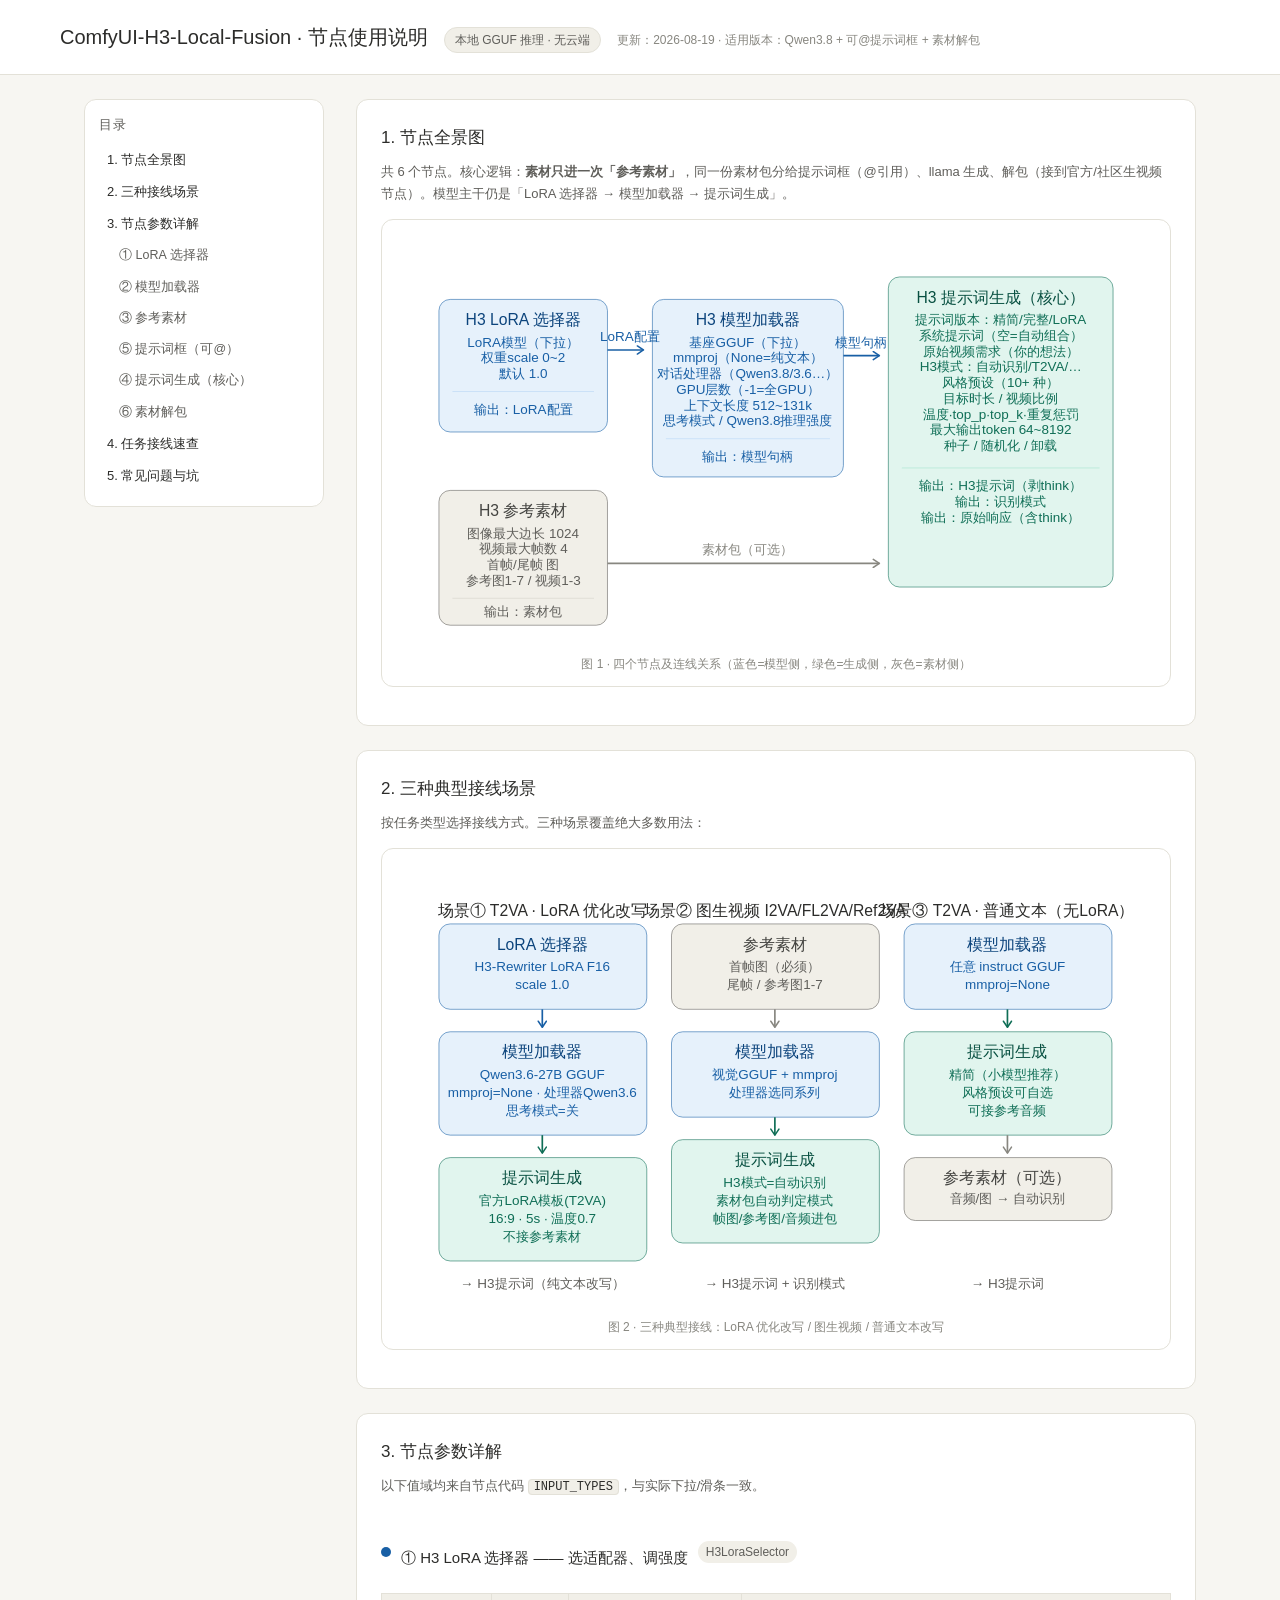
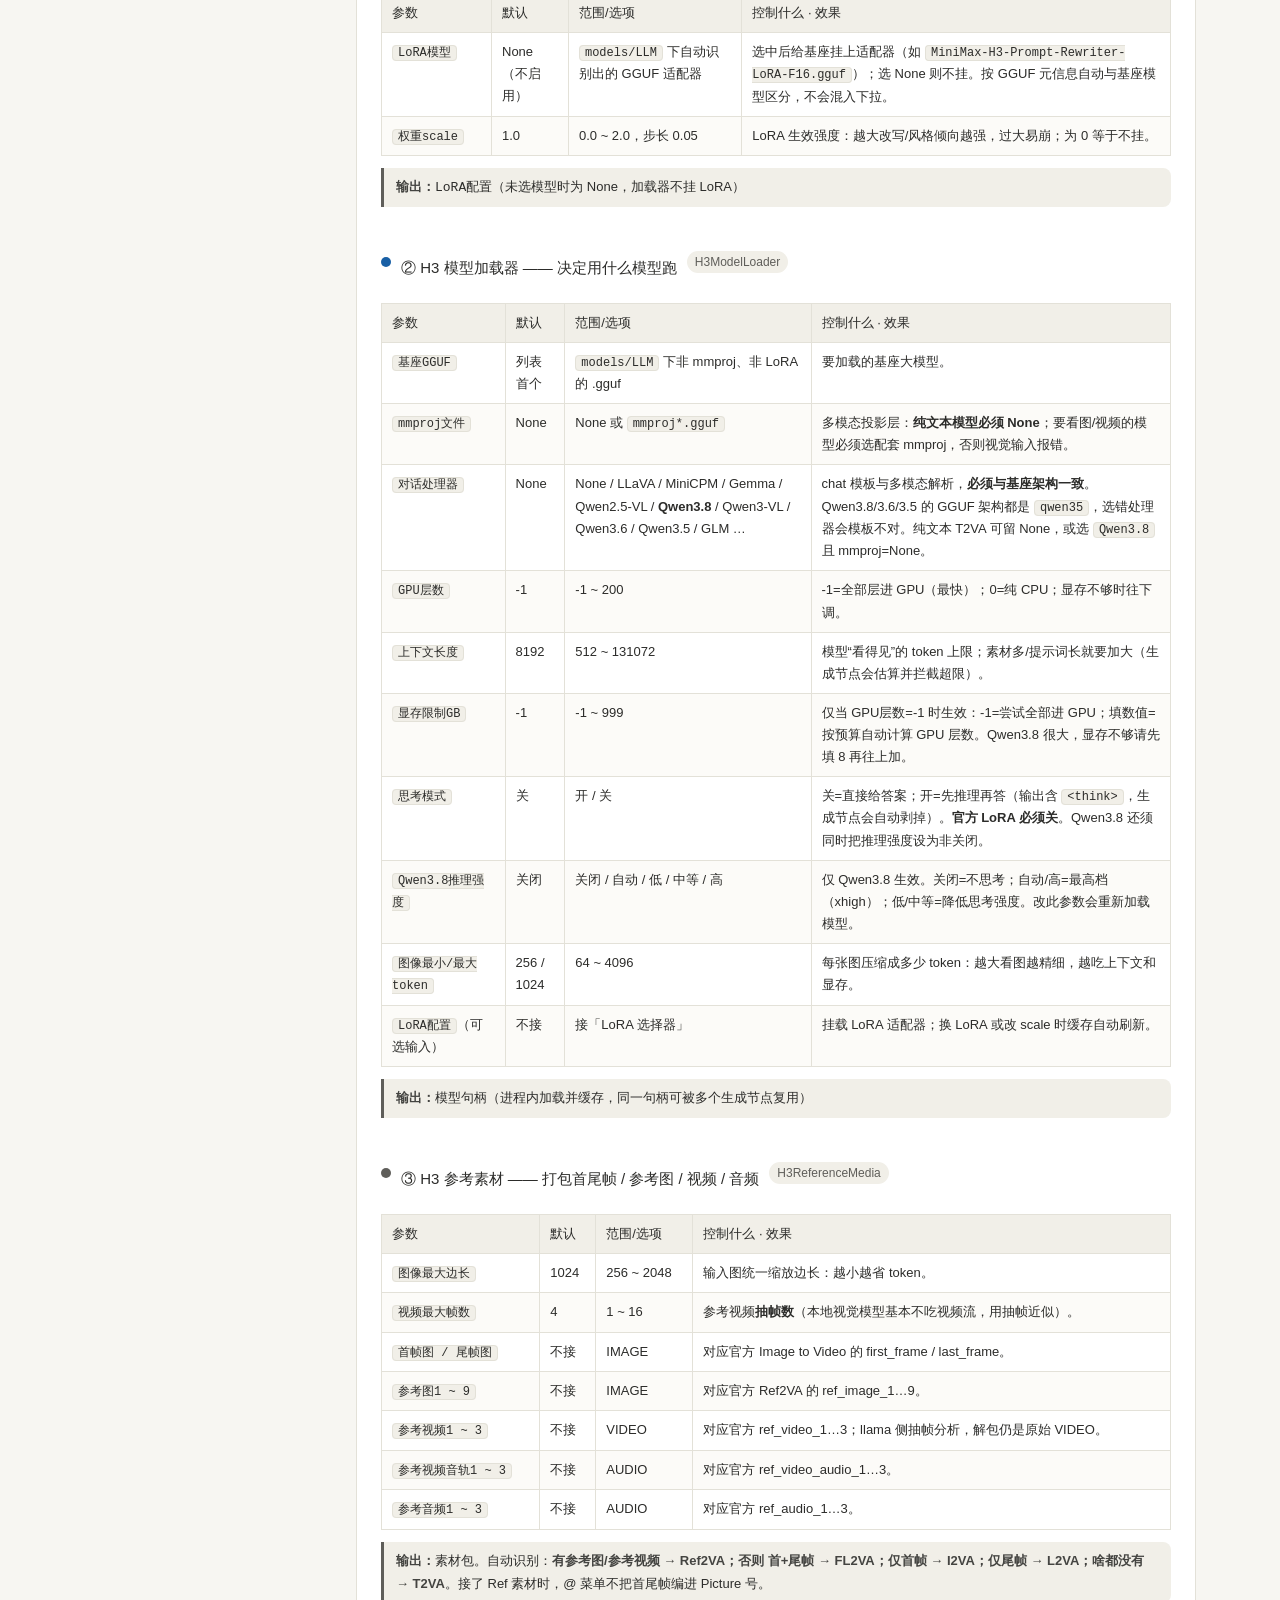
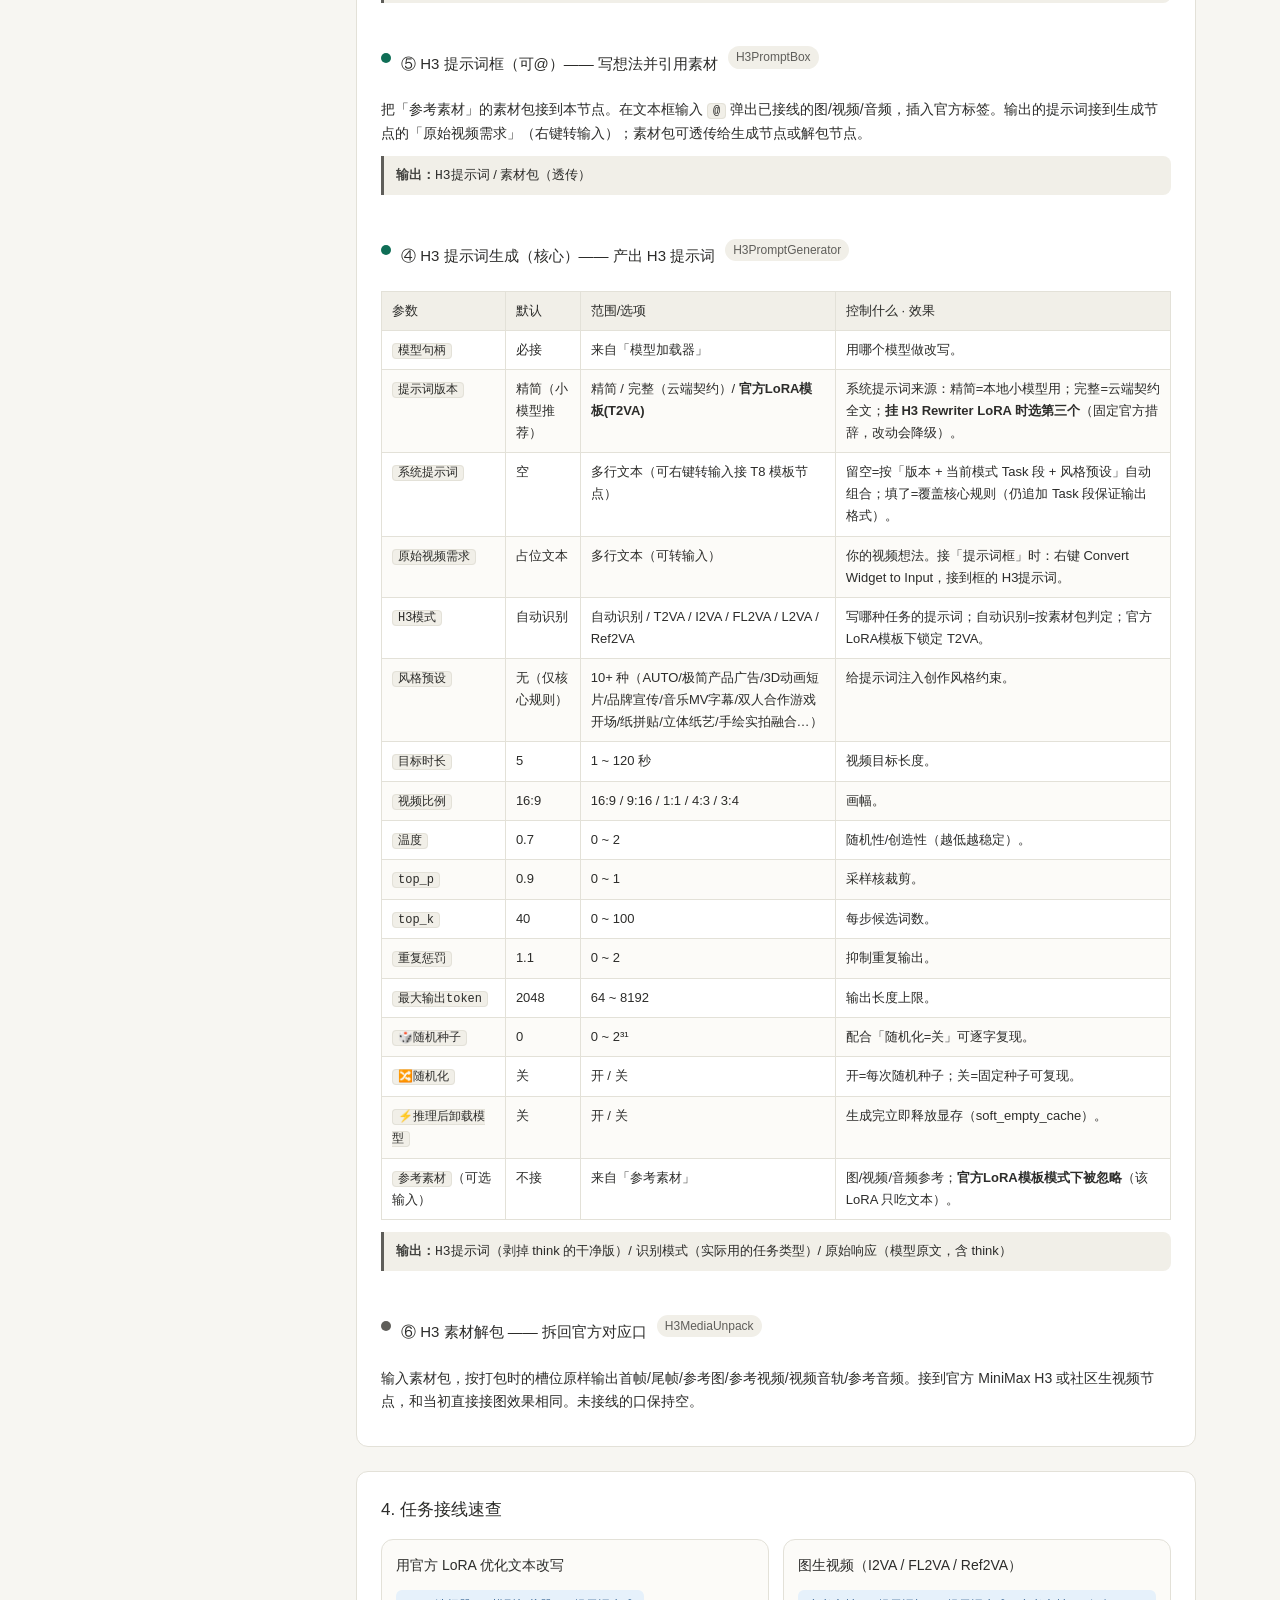
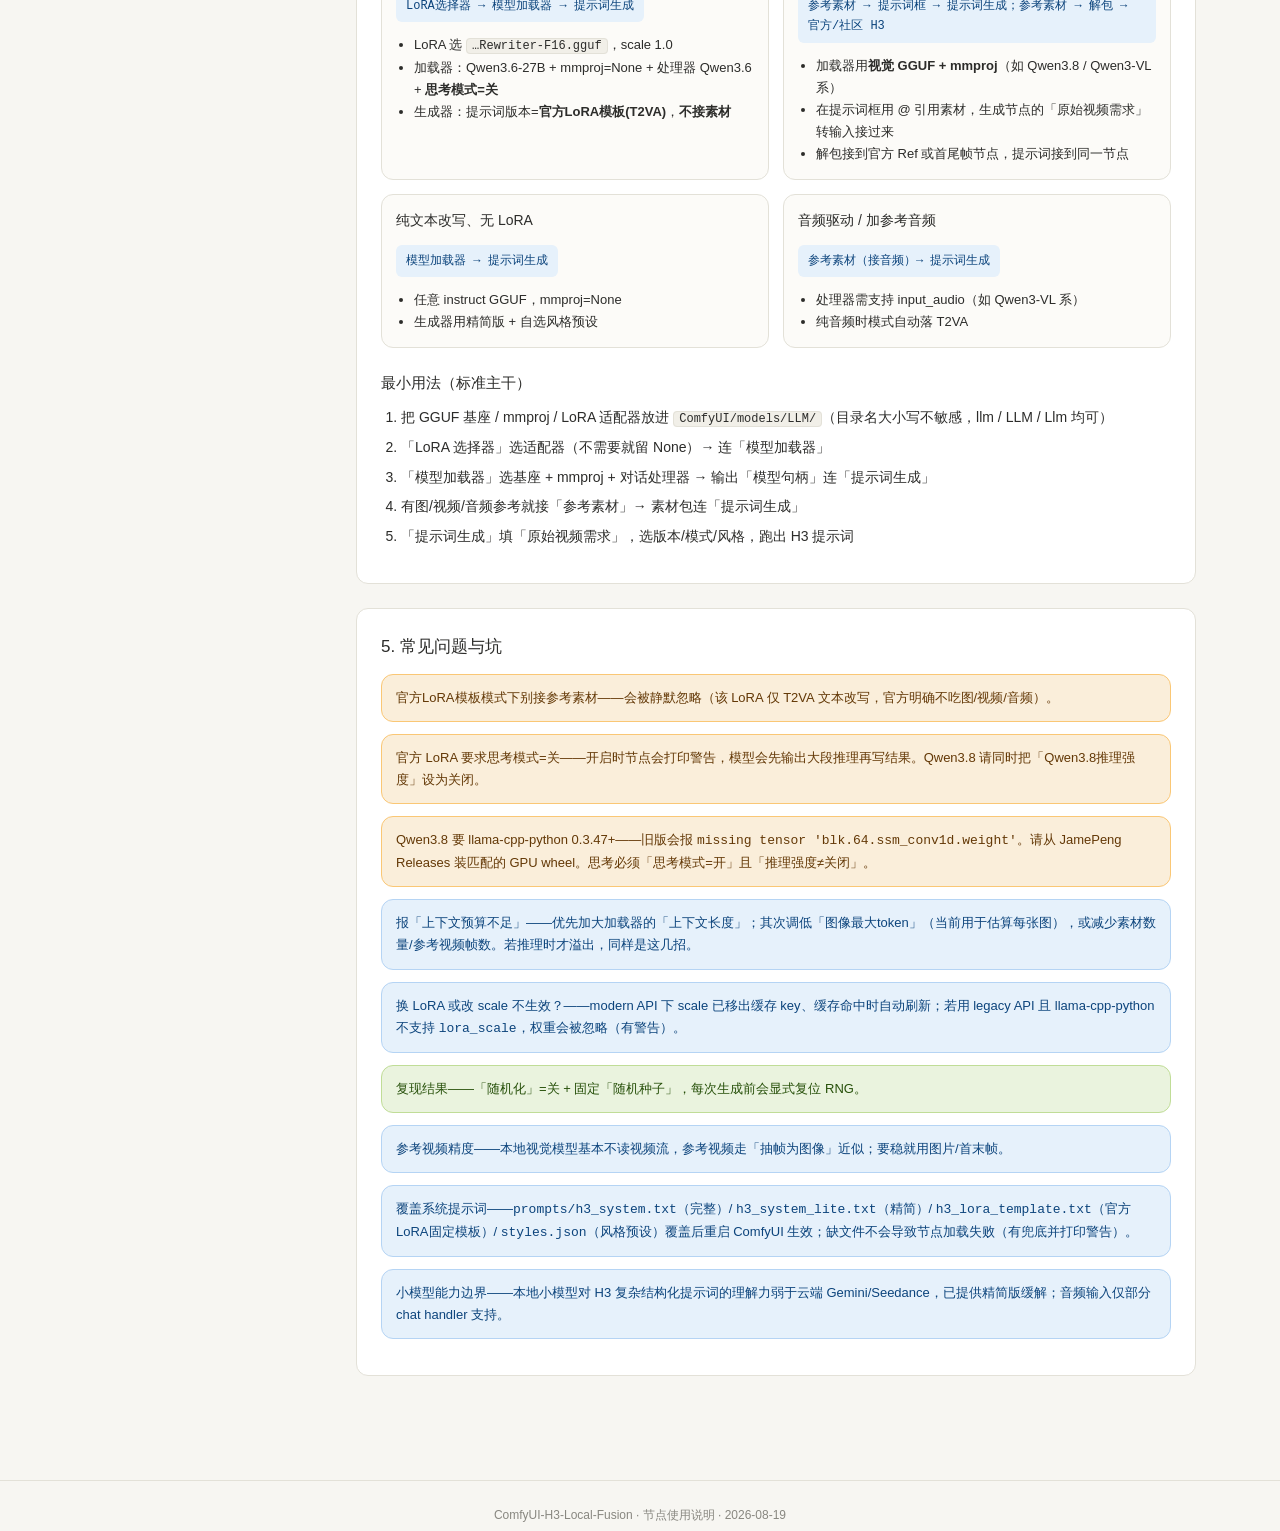
==== H3节点使用说明.html @ 5981da47 "init: ComfyUI-CZ-Toolkit initial commit Co-authored-by: Cursor <cursoragent@cursor.com>" ====
<!DOCTYPE html>
<html lang="zh-CN">
<head>
<meta charset="UTF-8">
<meta name="viewport" content="width=device-width, initial-scale=1.0">
<title>ComfyUI-H3-Local-Fusion 节点使用说明</title>
<style>
:root {
  --bg: #F7F6F2;
  --surface: #FFFFFF;
  --ink: #2C2C2A;
  --ink-2: #5F5E5A;
  --ink-3: #888780;
  --line: #E3E1D8;
  --blue-50: #E6F1FB; --blue-100: #B5D4F4; --blue-600: #185FA5; --blue-800: #0C447C;
  --teal-50: #E1F5EE; --teal-100: #9FE1CB; --teal-600: #0F6E56; --teal-800: #085041;
  --gray-50: #F1EFE8; --gray-600: #5F5E5A; --gray-800: #444441;
  --amber-50: #FAEEDA; --amber-600: #854F0B; --amber-800: #633806;
  --red-50: #FCEBEB; --red-600: #A32D2D;
  --green-50: #EAF3DE; --green-600: #3B6D11;
  --radius: 12px;
  --font-sans: "PingFang SC", "Microsoft YaHei", "Segoe UI", -apple-system, sans-serif;
  --font-mono: "Cascadia Code", "Consolas", "JetBrains Mono", monospace;
}
* { box-sizing: border-box; margin: 0; padding: 0; }
html { scroll-behavior: smooth; }
body {
  font-family: var(--font-sans);
  background: var(--bg);
  color: var(--ink);
  line-height: 1.7;
  font-size: 14px;
}
.wrap { display: grid; grid-template-columns: 240px 1fr; gap: 32px; max-width: 1160px; margin: 0 auto; padding: 24px 24px 80px; }
@media (max-width: 900px) { .wrap { grid-template-columns: 1fr; } }

header.main {
  background: var(--surface);
  border-bottom: 1px solid var(--line);
  padding: 20px 24px;
}
header.main .inner { max-width: 1160px; margin: 0 auto; display: flex; align-items: baseline; gap: 16px; flex-wrap: wrap; }
header.main h1 { font-size: 20px; font-weight: 500; }
header.main .tag { font-size: 12px; color: var(--ink-2); background: var(--gray-50); border: 1px solid var(--line); padding: 2px 10px; border-radius: 999px; }
header.main .meta { font-size: 12px; color: var(--ink-3); }

nav.toc {
  position: sticky; top: 20px; align-self: start;
  background: var(--surface); border: 1px solid var(--line); border-radius: var(--radius);
  padding: 14px;
}
nav.toc h2 { font-size: 13px; font-weight: 500; color: var(--ink-2); margin-bottom: 8px; letter-spacing: 0.5px; }
nav.toc a { display: block; font-size: 13px; color: var(--ink); text-decoration: none; padding: 5px 8px; border-radius: 6px; }
nav.toc a:hover { background: var(--blue-50); color: var(--blue-800); }
nav.toc a.n2 { padding-left: 20px; color: var(--ink-2); font-size: 12.5px; }
@media (max-width: 900px) { nav.toc { position: static; } }

main.content { min-width: 0; }
section.card {
  background: var(--surface); border: 1px solid var(--line); border-radius: var(--radius);
  padding: 24px; margin-bottom: 24px;
}
section.card h2 { font-size: 17px; font-weight: 500; margin-bottom: 4px; }
section.card h3 { font-size: 15px; font-weight: 500; margin: 22px 0 10px; }
section.card h4 { font-size: 14px; font-weight: 500; margin: 16px 0 8px; }
section.card p { margin: 8px 0; color: var(--ink); }
section.card .lead { color: var(--ink-2); font-size: 13px; }
.node-head { display: flex; align-items: center; gap: 10px; margin: 26px 0 12px; }
.node-head .dot { width: 10px; height: 10px; border-radius: 50%; flex: 0 0 auto; }
.node-head h3 { margin: 0; }
.node-head .num { font-size: 12px; color: var(--ink-2); background: var(--gray-50); padding: 1px 8px; border-radius: 999px; }
.dot.blue { background: var(--blue-600); } .dot.teal { background: var(--teal-600); } .dot.gray { background: var(--gray-600); }

.figure { background: #fff; border: 1px solid var(--line); border-radius: var(--radius); padding: 12px; margin: 14px 0; }
.figure svg { width: 100%; height: auto; display: block; }
.figcap { font-size: 12px; color: var(--ink-3); text-align: center; margin-top: 6px; }

table { width: 100%; border-collapse: collapse; margin: 12px 0; font-size: 13px; }
th, td { border: 1px solid var(--line); padding: 8px 10px; text-align: left; vertical-align: top; }
th { background: var(--gray-50); font-weight: 500; white-space: nowrap; }
td code, p code, li code { font-family: var(--font-mono); font-size: 12px; background: var(--gray-50); border: 1px solid var(--line); border-radius: 4px; padding: 0 5px; color: var(--ink); }
tr:nth-child(even) td { background: #FCFBF8; }
table.param th:first-child { min-width: 110px; }
.out { font-size: 13px; background: var(--gray-50); border-left: 3px solid var(--gray-600); padding: 8px 12px; border-radius: 0 8px 8px 0; margin: 10px 0; }
.out b { color: var(--gray-800); }

.quick { display: grid; grid-template-columns: repeat(auto-fit, minmax(300px, 1fr)); gap: 14px; margin: 14px 0; }
.quick .q { border: 1px solid var(--line); border-radius: var(--radius); padding: 14px; background: #FCFBF8; }
.quick .q h4 { margin: 0 0 6px; font-size: 14px; font-weight: 500; }
.quick .q .route { font-family: var(--font-mono); font-size: 12px; background: var(--blue-50); color: var(--blue-800); border-radius: 6px; padding: 6px 10px; margin: 6px 0; display: inline-block; }
.quick .q ul { margin: 6px 0 0 18px; font-size: 13px; }

.alert { border-radius: var(--radius); padding: 12px 14px; margin: 12px 0; font-size: 13px; }
.alert.warn { background: var(--amber-50); border: 1px solid #FAC775; color: var(--amber-800); }
.alert.info { background: var(--blue-50); border: 1px solid var(--blue-100); color: var(--blue-800); }
.alert.good { background: var(--green-50); border: 1px solid #C0DD97; color: #27500A; }
.alert b { font-weight: 500; }

ol.steps { margin: 10px 0 10px 20px; }
ol.steps li { margin: 6px 0; }

footer { text-align: center; color: var(--ink-3); font-size: 12px; padding: 24px; border-top: 1px solid var(--line); }
</style>
</head>
<body>

<header class="main">
  <div class="inner">
    <h1>ComfyUI-H3-Local-Fusion · 节点使用说明</h1>
    <span class="tag">本地 GGUF 推理 · 无云端</span>
    <span class="meta">更新：2026-08-19 · 适用版本：Qwen3.8 + 可@提示词框 + 素材解包</span>
  </div>
</header>

<div class="wrap">
<nav class="toc">
  <h2>目录</h2>
  <a href="#overview">1. 节点全景图</a>
  <a href="#scenarios">2. 三种接线场景</a>
  <a href="#params">3. 节点参数详解</a>
  <a href="#n1" class="n2">① LoRA 选择器</a>
  <a href="#n2" class="n2">② 模型加载器</a>
  <a href="#n3" class="n2">③ 参考素材</a>
  <a href="#n5" class="n2">⑤ 提示词框（可@）</a>
  <a href="#n4" class="n2">④ 提示词生成（核心）</a>
  <a href="#n6" class="n2">⑥ 素材解包</a>
  <a href="#quickref">4. 任务接线速查</a>
  <a href="#faq">5. 常见问题与坑</a>
</nav>

<main class="content">

<section class="card" id="overview">
  <h2>1. 节点全景图</h2>
  <p class="lead">共 6 个节点。核心逻辑：<b>素材只进一次「参考素材」</b>，同一份素材包分给提示词框（@引用）、llama 生成、解包（接到官方/社区生视频节点）。模型主干仍是「LoRA 选择器 → 模型加载器 → 提示词生成」。</p>
  <div class="figure">
    <svg viewBox="0 0 680 370" width="100%" role="img" xmlns="http://www.w3.org/2000/svg">
      <title>H3 四个节点的参数与连线关系</title>
      <defs>
        <marker id="arrow" viewBox="0 0 10 10" refX="8" refY="5" markerWidth="6" markerHeight="6" orient="auto-start-reverse">
          <path d="M2 1L8 5L2 9" fill="none" stroke="context-stroke" stroke-width="1.5" stroke-linecap="round" stroke-linejoin="round"/>
        </marker>
      </defs>
      <rect x="40" y="60" width="150" height="118" rx="10" fill="#E6F1FB" stroke="#185FA5" stroke-width="0.5"/>
      <text x="115" y="78" text-anchor="middle" dominant-baseline="central" font-family="var(--font-sans)" font-size="14" font-weight="500" fill="#0C447C">H3 LoRA 选择器</text>
      <text x="115" y="98" text-anchor="middle" dominant-baseline="central" font-family="var(--font-sans)" font-size="12" fill="#185FA5">LoRA模型（下拉）</text>
      <text x="115" y="112" text-anchor="middle" dominant-baseline="central" font-family="var(--font-sans)" font-size="12" fill="#185FA5">权重scale 0~2</text>
      <text x="115" y="126" text-anchor="middle" dominant-baseline="central" font-family="var(--font-sans)" font-size="12" fill="#185FA5">默认 1.0</text>
      <line x1="52" y1="142" x2="178" y2="142" stroke="#B5D4F4" stroke-width="0.5"/>
      <text x="115" y="158" text-anchor="middle" dominant-baseline="central" font-family="var(--font-sans)" font-size="12" fill="#185FA5">输出：LoRA配置</text>
      <rect x="230" y="60" width="170" height="158" rx="10" fill="#E6F1FB" stroke="#185FA5" stroke-width="0.5"/>
      <text x="315" y="78" text-anchor="middle" dominant-baseline="central" font-family="var(--font-sans)" font-size="14" font-weight="500" fill="#0C447C">H3 模型加载器</text>
      <text x="315" y="98" text-anchor="middle" dominant-baseline="central" font-family="var(--font-sans)" font-size="12" fill="#185FA5">基座GGUF（下拉）</text>
      <text x="315" y="112" text-anchor="middle" dominant-baseline="central" font-family="var(--font-sans)" font-size="12" fill="#185FA5">mmproj（None=纯文本）</text>
      <text x="315" y="126" text-anchor="middle" dominant-baseline="central" font-family="var(--font-sans)" font-size="12" fill="#185FA5">对话处理器（Qwen3.8/3.6…）</text>
      <text x="315" y="140" text-anchor="middle" dominant-baseline="central" font-family="var(--font-sans)" font-size="12" fill="#185FA5">GPU层数（-1=全GPU）</text>
      <text x="315" y="154" text-anchor="middle" dominant-baseline="central" font-family="var(--font-sans)" font-size="12" fill="#185FA5">上下文长度 512~131k</text>
      <text x="315" y="168" text-anchor="middle" dominant-baseline="central" font-family="var(--font-sans)" font-size="12" fill="#185FA5">思考模式 / Qwen3.8推理强度</text>
      <line x1="242" y1="184" x2="388" y2="184" stroke="#B5D4F4" stroke-width="0.5"/>
      <text x="315" y="200" text-anchor="middle" dominant-baseline="central" font-family="var(--font-sans)" font-size="12" fill="#185FA5">输出：模型句柄</text>
      <rect x="440" y="40" width="200" height="276" rx="10" fill="#E1F5EE" stroke="#0F6E56" stroke-width="0.5"/>
      <text x="540" y="58" text-anchor="middle" dominant-baseline="central" font-family="var(--font-sans)" font-size="14" font-weight="500" fill="#085041">H3 提示词生成（核心）</text>
      <text x="540" y="78" text-anchor="middle" dominant-baseline="central" font-family="var(--font-sans)" font-size="12" fill="#0F6E56">提示词版本：精简/完整/LoRA</text>
      <text x="540" y="92" text-anchor="middle" dominant-baseline="central" font-family="var(--font-sans)" font-size="12" fill="#0F6E56">系统提示词（空=自动组合）</text>
      <text x="540" y="106" text-anchor="middle" dominant-baseline="central" font-family="var(--font-sans)" font-size="12" fill="#0F6E56">原始视频需求（你的想法）</text>
      <text x="540" y="120" text-anchor="middle" dominant-baseline="central" font-family="var(--font-sans)" font-size="12" fill="#0F6E56">H3模式：自动识别/T2VA/…</text>
      <text x="540" y="134" text-anchor="middle" dominant-baseline="central" font-family="var(--font-sans)" font-size="12" fill="#0F6E56">风格预设（10+ 种）</text>
      <text x="540" y="148" text-anchor="middle" dominant-baseline="central" font-family="var(--font-sans)" font-size="12" fill="#0F6E56">目标时长 / 视频比例</text>
      <text x="540" y="162" text-anchor="middle" dominant-baseline="central" font-family="var(--font-sans)" font-size="12" fill="#0F6E56">温度·top_p·top_k·重复惩罚</text>
      <text x="540" y="176" text-anchor="middle" dominant-baseline="central" font-family="var(--font-sans)" font-size="12" fill="#0F6E56">最大输出token 64~8192</text>
      <text x="540" y="190" text-anchor="middle" dominant-baseline="central" font-family="var(--font-sans)" font-size="12" fill="#0F6E56">种子 / 随机化 / 卸载</text>
      <line x1="452" y1="210" x2="628" y2="210" stroke="#9FE1CB" stroke-width="0.5"/>
      <text x="540" y="226" text-anchor="middle" dominant-baseline="central" font-family="var(--font-sans)" font-size="12" fill="#0F6E56">输出：H3提示词（剥think）</text>
      <text x="540" y="240" text-anchor="middle" dominant-baseline="central" font-family="var(--font-sans)" font-size="12" fill="#0F6E56">输出：识别模式</text>
      <text x="540" y="254" text-anchor="middle" dominant-baseline="central" font-family="var(--font-sans)" font-size="12" fill="#0F6E56">输出：原始响应（含think）</text>
      <rect x="40" y="230" width="150" height="120" rx="10" fill="#F1EFE8" stroke="#5F5E5A" stroke-width="0.5"/>
      <text x="115" y="248" text-anchor="middle" dominant-baseline="central" font-family="var(--font-sans)" font-size="14" font-weight="500" fill="#444441">H3 参考素材</text>
      <text x="115" y="268" text-anchor="middle" dominant-baseline="central" font-family="var(--font-sans)" font-size="12" fill="#5F5E5A">图像最大边长 1024</text>
      <text x="115" y="282" text-anchor="middle" dominant-baseline="central" font-family="var(--font-sans)" font-size="12" fill="#5F5E5A">视频最大帧数 4</text>
      <text x="115" y="296" text-anchor="middle" dominant-baseline="central" font-family="var(--font-sans)" font-size="12" fill="#5F5E5A">首帧/尾帧 图</text>
      <text x="115" y="310" text-anchor="middle" dominant-baseline="central" font-family="var(--font-sans)" font-size="12" fill="#5F5E5A">参考图1-7 / 视频1-3</text>
      <line x1="52" y1="326" x2="178" y2="326" stroke="#D3D1C7" stroke-width="0.5"/>
      <text x="115" y="338" text-anchor="middle" dominant-baseline="central" font-family="var(--font-sans)" font-size="12" fill="#5F5E5A">输出：素材包</text>
      <path d="M190 105 L222 105" fill="none" stroke="#185FA5" stroke-width="1.5" marker-end="url(#arrow)"/>
      <text x="210" y="93" text-anchor="middle" dominant-baseline="central" font-family="var(--font-sans)" font-size="12" fill="#185FA5">LoRA配置</text>
      <path d="M400 110 L432 110" fill="none" stroke="#185FA5" stroke-width="1.5" marker-end="url(#arrow)"/>
      <text x="416" y="98" text-anchor="middle" dominant-baseline="central" font-family="var(--font-sans)" font-size="12" fill="#185FA5">模型句柄</text>
      <path d="M190 295 L432 295" fill="none" stroke="#888780" stroke-width="1.5" marker-end="url(#arrow)"/>
      <text x="315" y="283" text-anchor="middle" dominant-baseline="central" font-family="var(--font-sans)" font-size="12" fill="#888780">素材包（可选）</text>
    </svg>
    <div class="figcap">图 1 · 四个节点及连线关系（蓝色=模型侧，绿色=生成侧，灰色=素材侧）</div>
  </div>
</section>

<section class="card" id="scenarios">
  <h2>2. 三种典型接线场景</h2>
  <p class="lead">按任务类型选择接线方式。三种场景覆盖绝大多数用法：</p>
  <div class="figure">
    <svg viewBox="0 0 680 400" width="100%" role="img" xmlns="http://www.w3.org/2000/svg">
      <title>三种典型任务的节点接线方式</title>
      <defs>
        <marker id="arrow2" viewBox="0 0 10 10" refX="8" refY="5" markerWidth="6" markerHeight="6" orient="auto-start-reverse">
          <path d="M2 1L8 5L2 9" fill="none" stroke="context-stroke" stroke-width="1.5" stroke-linecap="round" stroke-linejoin="round"/>
        </marker>
      </defs>
      <text x="132" y="44" text-anchor="middle" dominant-baseline="central" font-family="var(--font-sans)" font-size="14" font-weight="500" fill="#2C2C2A">场景① T2VA · LoRA 优化改写</text>
      <rect x="40" y="56" width="185" height="76" rx="10" fill="#E6F1FB" stroke="#185FA5" stroke-width="0.5"/>
      <text x="132" y="74" text-anchor="middle" dominant-baseline="central" font-family="var(--font-sans)" font-size="14" font-weight="500" fill="#0C447C">LoRA 选择器</text>
      <text x="132" y="94" text-anchor="middle" dominant-baseline="central" font-family="var(--font-sans)" font-size="12" fill="#185FA5">H3-Rewriter LoRA F16</text>
      <text x="132" y="110" text-anchor="middle" dominant-baseline="central" font-family="var(--font-sans)" font-size="12" fill="#185FA5">scale 1.0</text>
      <path d="M132 132 L132 148" fill="none" stroke="#185FA5" stroke-width="1.5" marker-end="url(#arrow2)"/>
      <rect x="40" y="152" width="185" height="92" rx="10" fill="#E6F1FB" stroke="#185FA5" stroke-width="0.5"/>
      <text x="132" y="170" text-anchor="middle" dominant-baseline="central" font-family="var(--font-sans)" font-size="14" font-weight="500" fill="#0C447C">模型加载器</text>
      <text x="132" y="190" text-anchor="middle" dominant-baseline="central" font-family="var(--font-sans)" font-size="12" fill="#185FA5">Qwen3.6-27B GGUF</text>
      <text x="132" y="206" text-anchor="middle" dominant-baseline="central" font-family="var(--font-sans)" font-size="12" fill="#185FA5">mmproj=None · 处理器Qwen3.6</text>
      <text x="132" y="222" text-anchor="middle" dominant-baseline="central" font-family="var(--font-sans)" font-size="12" fill="#185FA5">思考模式=关</text>
      <path d="M132 244 L132 260" fill="none" stroke="#0F6E56" stroke-width="1.5" marker-end="url(#arrow2)"/>
      <rect x="40" y="264" width="185" height="92" rx="10" fill="#E1F5EE" stroke="#0F6E56" stroke-width="0.5"/>
      <text x="132" y="282" text-anchor="middle" dominant-baseline="central" font-family="var(--font-sans)" font-size="14" font-weight="500" fill="#085041">提示词生成</text>
      <text x="132" y="302" text-anchor="middle" dominant-baseline="central" font-family="var(--font-sans)" font-size="12" fill="#0F6E56">官方LoRA模板(T2VA)</text>
      <text x="132" y="318" text-anchor="middle" dominant-baseline="central" font-family="var(--font-sans)" font-size="12" fill="#0F6E56">16:9 · 5s · 温度0.7</text>
      <text x="132" y="334" text-anchor="middle" dominant-baseline="central" font-family="var(--font-sans)" font-size="12" fill="#0F6E56">不接参考素材</text>
      <text x="132" y="376" text-anchor="middle" dominant-baseline="central" font-family="var(--font-sans)" font-size="12" fill="#5F5E5A">→ H3提示词（纯文本改写）</text>
      <text x="339" y="44" text-anchor="middle" dominant-baseline="central" font-family="var(--font-sans)" font-size="14" font-weight="500" fill="#2C2C2A">场景② 图生视频 I2VA/FL2VA/Ref2VA</text>
      <rect x="247" y="56" width="185" height="76" rx="10" fill="#F1EFE8" stroke="#5F5E5A" stroke-width="0.5"/>
      <text x="339" y="74" text-anchor="middle" dominant-baseline="central" font-family="var(--font-sans)" font-size="14" font-weight="500" fill="#444441">参考素材</text>
      <text x="339" y="94" text-anchor="middle" dominant-baseline="central" font-family="var(--font-sans)" font-size="12" fill="#5F5E5A">首帧图（必须）</text>
      <text x="339" y="110" text-anchor="middle" dominant-baseline="central" font-family="var(--font-sans)" font-size="12" fill="#5F5E5A">尾帧 / 参考图1-7</text>
      <path d="M339 132 L339 148" fill="none" stroke="#888780" stroke-width="1.5" marker-end="url(#arrow2)"/>
      <rect x="247" y="152" width="185" height="76" rx="10" fill="#E6F1FB" stroke="#185FA5" stroke-width="0.5"/>
      <text x="339" y="170" text-anchor="middle" dominant-baseline="central" font-family="var(--font-sans)" font-size="14" font-weight="500" fill="#0C447C">模型加载器</text>
      <text x="339" y="190" text-anchor="middle" dominant-baseline="central" font-family="var(--font-sans)" font-size="12" fill="#185FA5">视觉GGUF + mmproj</text>
      <text x="339" y="206" text-anchor="middle" dominant-baseline="central" font-family="var(--font-sans)" font-size="12" fill="#185FA5">处理器选同系列</text>
      <path d="M339 228 L339 244" fill="none" stroke="#0F6E56" stroke-width="1.5" marker-end="url(#arrow2)"/>
      <rect x="247" y="248" width="185" height="92" rx="10" fill="#E1F5EE" stroke="#0F6E56" stroke-width="0.5"/>
      <text x="339" y="266" text-anchor="middle" dominant-baseline="central" font-family="var(--font-sans)" font-size="14" font-weight="500" fill="#085041">提示词生成</text>
      <text x="339" y="286" text-anchor="middle" dominant-baseline="central" font-family="var(--font-sans)" font-size="12" fill="#0F6E56">H3模式=自动识别</text>
      <text x="339" y="302" text-anchor="middle" dominant-baseline="central" font-family="var(--font-sans)" font-size="12" fill="#0F6E56">素材包自动判定模式</text>
      <text x="339" y="318" text-anchor="middle" dominant-baseline="central" font-family="var(--font-sans)" font-size="12" fill="#0F6E56">帧图/参考图/音频进包</text>
      <text x="339" y="376" text-anchor="middle" dominant-baseline="central" font-family="var(--font-sans)" font-size="12" fill="#5F5E5A">→ H3提示词 + 识别模式</text>
      <text x="546" y="44" text-anchor="middle" dominant-baseline="central" font-family="var(--font-sans)" font-size="14" font-weight="500" fill="#2C2C2A">场景③ T2VA · 普通文本（无LoRA）</text>
      <rect x="454" y="56" width="185" height="76" rx="10" fill="#E6F1FB" stroke="#185FA5" stroke-width="0.5"/>
      <text x="546" y="74" text-anchor="middle" dominant-baseline="central" font-family="var(--font-sans)" font-size="14" font-weight="500" fill="#0C447C">模型加载器</text>
      <text x="546" y="94" text-anchor="middle" dominant-baseline="central" font-family="var(--font-sans)" font-size="12" fill="#185FA5">任意 instruct GGUF</text>
      <text x="546" y="110" text-anchor="middle" dominant-baseline="central" font-family="var(--font-sans)" font-size="12" fill="#185FA5">mmproj=None</text>
      <path d="M546 132 L546 148" fill="none" stroke="#0F6E56" stroke-width="1.5" marker-end="url(#arrow2)"/>
      <rect x="454" y="152" width="185" height="92" rx="10" fill="#E1F5EE" stroke="#0F6E56" stroke-width="0.5"/>
      <text x="546" y="170" text-anchor="middle" dominant-baseline="central" font-family="var(--font-sans)" font-size="14" font-weight="500" fill="#085041">提示词生成</text>
      <text x="546" y="190" text-anchor="middle" dominant-baseline="central" font-family="var(--font-sans)" font-size="12" fill="#0F6E56">精简（小模型推荐）</text>
      <text x="546" y="206" text-anchor="middle" dominant-baseline="central" font-family="var(--font-sans)" font-size="12" fill="#0F6E56">风格预设可自选</text>
      <text x="546" y="222" text-anchor="middle" dominant-baseline="central" font-family="var(--font-sans)" font-size="12" fill="#0F6E56">可接参考音频</text>
      <path d="M546 244 L546 260" fill="none" stroke="#888780" stroke-width="1.5" marker-end="url(#arrow2)"/>
      <rect x="454" y="264" width="185" height="56" rx="10" fill="#F1EFE8" stroke="#5F5E5A" stroke-width="0.5"/>
      <text x="546" y="282" text-anchor="middle" dominant-baseline="central" font-family="var(--font-sans)" font-size="14" font-weight="500" fill="#444441">参考素材（可选）</text>
      <text x="546" y="300" text-anchor="middle" dominant-baseline="central" font-family="var(--font-sans)" font-size="12" fill="#5F5E5A">音频/图 → 自动识别</text>
      <text x="546" y="376" text-anchor="middle" dominant-baseline="central" font-family="var(--font-sans)" font-size="12" fill="#5F5E5A">→ H3提示词</text>
    </svg>
    <div class="figcap">图 2 · 三种典型接线：LoRA 优化改写 / 图生视频 / 普通文本改写</div>
  </div>
</section>

<section class="card" id="params">
  <h2>3. 节点参数详解</h2>
  <p class="lead">以下值域均来自节点代码 <code>INPUT_TYPES</code>，与实际下拉/滑条一致。</p>

  <div class="node-head" id="n1">
    <span class="dot blue"></span>
    <h3>① H3 LoRA 选择器 —— 选适配器、调强度</h3>
    <span class="num">H3LoraSelector</span>
  </div>
  <table class="param">
    <thead><tr><th>参数</th><th>默认</th><th>范围/选项</th><th>控制什么 · 效果</th></tr></thead>
    <tbody>
      <tr><td><code>LoRA模型</code></td><td>None（不启用）</td><td><code>models/LLM</code> 下自动识别出的 GGUF 适配器</td><td>选中后给基座挂上适配器（如 <code>MiniMax-H3-Prompt-Rewriter-LoRA-F16.gguf</code>）；选 None 则不挂。按 GGUF 元信息自动与基座模型区分，不会混入下拉。</td></tr>
      <tr><td><code>权重scale</code></td><td>1.0</td><td>0.0 ~ 2.0，步长 0.05</td><td>LoRA 生效强度：越大改写/风格倾向越强，过大易崩；为 0 等于不挂。</td></tr>
    </tbody>
  </table>
  <div class="out"><b>输出：</b><code>LoRA配置</code>（未选模型时为 None，加载器不挂 LoRA）</div>

  <div class="node-head" id="n2">
    <span class="dot blue"></span>
    <h3>② H3 模型加载器 —— 决定用什么模型跑</h3>
    <span class="num">H3ModelLoader</span>
  </div>
  <table class="param">
    <thead><tr><th>参数</th><th>默认</th><th>范围/选项</th><th>控制什么 · 效果</th></tr></thead>
    <tbody>
      <tr><td><code>基座GGUF</code></td><td>列表首个</td><td><code>models/LLM</code> 下非 mmproj、非 LoRA 的 .gguf</td><td>要加载的基座大模型。</td></tr>
      <tr><td><code>mmproj文件</code></td><td>None</td><td>None 或 <code>mmproj*.gguf</code></td><td>多模态投影层：<b>纯文本模型必须 None</b>；要看图/视频的模型必须选配套 mmproj，否则视觉输入报错。</td></tr>
      <tr><td><code>对话处理器</code></td><td>None</td><td>None / LLaVA / MiniCPM / Gemma / Qwen2.5-VL / <b>Qwen3.8</b> / Qwen3-VL / Qwen3.6 / Qwen3.5 / GLM …</td><td>chat 模板与多模态解析，<b>必须与基座架构一致</b>。Qwen3.8/3.6/3.5 的 GGUF 架构都是 <code>qwen35</code>，选错处理器会模板不对。纯文本 T2VA 可留 None，或选 <code>Qwen3.8</code> 且 mmproj=None。</td></tr>
      <tr><td><code>GPU层数</code></td><td>-1</td><td>-1 ~ 200</td><td>-1=全部层进 GPU（最快）；0=纯 CPU；显存不够时往下调。</td></tr>
      <tr><td><code>上下文长度</code></td><td>8192</td><td>512 ~ 131072</td><td>模型“看得见”的 token 上限；素材多/提示词长就要加大（生成节点会估算并拦截超限）。</td></tr>
      <tr><td><code>显存限制GB</code></td><td>-1</td><td>-1 ~ 999</td><td>仅当 GPU层数=-1 时生效：-1=尝试全部进 GPU；填数值=按预算自动计算 GPU 层数。Qwen3.8 很大，显存不够请先填 8 再往上加。</td></tr>
      <tr><td><code>思考模式</code></td><td>关</td><td>开 / 关</td><td>关=直接给答案；开=先推理再答（输出含 <code>&lt;think&gt;</code>，生成节点会自动剥掉）。<b>官方 LoRA 必须关</b>。Qwen3.8 还须同时把推理强度设为非关闭。</td></tr>
      <tr><td><code>Qwen3.8推理强度</code></td><td>关闭</td><td>关闭 / 自动 / 低 / 中等 / 高</td><td>仅 Qwen3.8 生效。关闭=不思考；自动/高=最高档（xhigh）；低/中等=降低思考强度。改此参数会重新加载模型。</td></tr>
      <tr><td><code>图像最小/最大token</code></td><td>256 / 1024</td><td>64 ~ 4096</td><td>每张图压缩成多少 token：越大看图越精细，越吃上下文和显存。</td></tr>
      <tr><td><code>LoRA配置</code>（可选输入）</td><td>不接</td><td>接「LoRA 选择器」</td><td>挂载 LoRA 适配器；换 LoRA 或改 scale 时缓存自动刷新。</td></tr>
    </tbody>
  </table>
  <div class="out"><b>输出：</b><code>模型句柄</code>（进程内加载并缓存，同一句柄可被多个生成节点复用）</div>

  <div class="node-head" id="n3">
    <span class="dot gray"></span>
    <h3>③ H3 参考素材 —— 打包首尾帧 / 参考图 / 视频 / 音频</h3>
    <span class="num">H3ReferenceMedia</span>
  </div>
  <table class="param">
    <thead><tr><th>参数</th><th>默认</th><th>范围/选项</th><th>控制什么 · 效果</th></tr></thead>
    <tbody>
      <tr><td><code>图像最大边长</code></td><td>1024</td><td>256 ~ 2048</td><td>输入图统一缩放边长：越小越省 token。</td></tr>
      <tr><td><code>视频最大帧数</code></td><td>4</td><td>1 ~ 16</td><td>参考视频<b>抽帧数</b>（本地视觉模型基本不吃视频流，用抽帧近似）。</td></tr>
      <tr><td><code>首帧图 / 尾帧图</code></td><td>不接</td><td>IMAGE</td><td>对应官方 Image to Video 的 first_frame / last_frame。</td></tr>
      <tr><td><code>参考图1 ~ 9</code></td><td>不接</td><td>IMAGE</td><td>对应官方 Ref2VA 的 ref_image_1…9。</td></tr>
      <tr><td><code>参考视频1 ~ 3</code></td><td>不接</td><td>VIDEO</td><td>对应官方 ref_video_1…3；llama 侧抽帧分析，解包仍是原始 VIDEO。</td></tr>
      <tr><td><code>参考视频音轨1 ~ 3</code></td><td>不接</td><td>AUDIO</td><td>对应官方 ref_video_audio_1…3。</td></tr>
      <tr><td><code>参考音频1 ~ 3</code></td><td>不接</td><td>AUDIO</td><td>对应官方 ref_audio_1…3。</td></tr>
    </tbody>
  </table>
  <div class="out"><b>输出：</b><code>素材包</code>。自动识别：<b>有参考图/参考视频 → Ref2VA；否则 首+尾帧 → FL2VA；仅首帧 → I2VA；仅尾帧 → L2VA；啥都没有 → T2VA</b>。接了 Ref 素材时，@ 菜单不把首尾帧编进 Picture 号。</div>

  <div class="node-head" id="n5">
    <span class="dot teal"></span>
    <h3>⑤ H3 提示词框（可@）—— 写想法并引用素材</h3>
    <span class="num">H3PromptBox</span>
  </div>
  <p>把「参考素材」的素材包接到本节点。在文本框输入 <code>@</code> 弹出已接线的图/视频/音频，插入官方标签。输出的提示词接到生成节点的「原始视频需求」（右键转输入）；素材包可透传给生成节点或解包节点。</p>
  <div class="out"><b>输出：</b><code>H3提示词</code> / <code>素材包</code>（透传）</div>

  <div class="node-head" id="n4">
    <span class="dot teal"></span>
    <h3>④ H3 提示词生成（核心）—— 产出 H3 提示词</h3>
    <span class="num">H3PromptGenerator</span>
  </div>
  <table class="param">
    <thead><tr><th>参数</th><th>默认</th><th>范围/选项</th><th>控制什么 · 效果</th></tr></thead>
    <tbody>
      <tr><td><code>模型句柄</code></td><td>必接</td><td>来自「模型加载器」</td><td>用哪个模型做改写。</td></tr>
      <tr><td><code>提示词版本</code></td><td>精简（小模型推荐）</td><td>精简 / 完整（云端契约）/ <b>官方LoRA模板(T2VA)</b></td><td>系统提示词来源：精简=本地小模型用；完整=云端契约全文；<b>挂 H3 Rewriter LoRA 时选第三个</b>（固定官方措辞，改动会降级）。</td></tr>
      <tr><td><code>系统提示词</code></td><td>空</td><td>多行文本（可右键转输入接 T8 模板节点）</td><td>留空=按「版本 + 当前模式 Task 段 + 风格预设」自动组合；填了=覆盖核心规则（仍追加 Task 段保证输出格式）。</td></tr>
      <tr><td><code>原始视频需求</code></td><td>占位文本</td><td>多行文本（可转输入）</td><td>你的视频想法。接「提示词框」时：右键 Convert Widget to Input，接到框的 H3提示词。</td></tr>
      <tr><td><code>H3模式</code></td><td>自动识别</td><td>自动识别 / T2VA / I2VA / FL2VA / L2VA / Ref2VA</td><td>写哪种任务的提示词；自动识别=按素材包判定；官方LoRA模板下锁定 T2VA。</td></tr>
      <tr><td><code>风格预设</code></td><td>无（仅核心规则）</td><td>10+ 种（AUTO/极简产品广告/3D动画短片/品牌宣传/音乐MV字幕/双人合作游戏开场/纸拼贴/立体纸艺/手绘实拍融合…）</td><td>给提示词注入创作风格约束。</td></tr>
      <tr><td><code>目标时长</code></td><td>5</td><td>1 ~ 120 秒</td><td>视频目标长度。</td></tr>
      <tr><td><code>视频比例</code></td><td>16:9</td><td>16:9 / 9:16 / 1:1 / 4:3 / 3:4</td><td>画幅。</td></tr>
      <tr><td><code>温度</code></td><td>0.7</td><td>0 ~ 2</td><td>随机性/创造性（越低越稳定）。</td></tr>
      <tr><td><code>top_p</code></td><td>0.9</td><td>0 ~ 1</td><td>采样核裁剪。</td></tr>
      <tr><td><code>top_k</code></td><td>40</td><td>0 ~ 100</td><td>每步候选词数。</td></tr>
      <tr><td><code>重复惩罚</code></td><td>1.1</td><td>0 ~ 2</td><td>抑制重复输出。</td></tr>
      <tr><td><code>最大输出token</code></td><td>2048</td><td>64 ~ 8192</td><td>输出长度上限。</td></tr>
      <tr><td><code>🎲随机种子</code></td><td>0</td><td>0 ~ 2³¹</td><td>配合「随机化=关」可逐字复现。</td></tr>
      <tr><td><code>🔀随机化</code></td><td>关</td><td>开 / 关</td><td>开=每次随机种子；关=固定种子可复现。</td></tr>
      <tr><td><code>⚡推理后卸载模型</code></td><td>关</td><td>开 / 关</td><td>生成完立即释放显存（soft_empty_cache）。</td></tr>
      <tr><td><code>参考素材</code>（可选输入）</td><td>不接</td><td>来自「参考素材」</td><td>图/视频/音频参考；<b>官方LoRA模板模式下被忽略</b>（该 LoRA 只吃文本）。</td></tr>
    </tbody>
  </table>
  <div class="out"><b>输出：</b><code>H3提示词</code>（剥掉 think 的干净版）/ <code>识别模式</code>（实际用的任务类型）/ <code>原始响应</code>（模型原文，含 think）</div>

  <div class="node-head" id="n6">
    <span class="dot gray"></span>
    <h3>⑥ H3 素材解包 —— 拆回官方对应口</h3>
    <span class="num">H3MediaUnpack</span>
  </div>
  <p>输入素材包，按打包时的槽位原样输出首帧/尾帧/参考图/参考视频/视频音轨/参考音频。接到官方 MiniMax H3 或社区生视频节点，和当初直接接图效果相同。未接线的口保持空。</p>
</section>

<section class="card" id="quickref">
  <h2>4. 任务接线速查</h2>
  <div class="quick">
    <div class="q">
      <h4>用官方 LoRA 优化文本改写</h4>
      <span class="route">LoRA选择器 → 模型加载器 → 提示词生成</span>
      <ul>
        <li>LoRA 选 <code>…Rewriter-F16.gguf</code>，scale 1.0</li>
        <li>加载器：Qwen3.6-27B + mmproj=None + 处理器 Qwen3.6 + <b>思考模式=关</b></li>
        <li>生成器：提示词版本=<b>官方LoRA模板(T2VA)</b>，<b>不接素材</b></li>
      </ul>
    </div>
    <div class="q">
      <h4>图生视频（I2VA / FL2VA / Ref2VA）</h4>
      <span class="route">参考素材 → 提示词框 → 提示词生成；参考素材 → 解包 → 官方/社区 H3</span>
      <ul>
        <li>加载器用<b>视觉 GGUF + mmproj</b>（如 Qwen3.8 / Qwen3-VL 系）</li>
        <li>在提示词框用 @ 引用素材，生成节点的「原始视频需求」转输入接过来</li>
        <li>解包接到官方 Ref 或首尾帧节点，提示词接到同一节点</li>
      </ul>
    </div>
    <div class="q">
      <h4>纯文本改写、无 LoRA</h4>
      <span class="route">模型加载器 → 提示词生成</span>
      <ul>
        <li>任意 instruct GGUF，mmproj=None</li>
        <li>生成器用精简版 + 自选风格预设</li>
      </ul>
    </div>
    <div class="q">
      <h4>音频驱动 / 加参考音频</h4>
      <span class="route">参考素材（接音频）→ 提示词生成</span>
      <ul>
        <li>处理器需支持 input_audio（如 Qwen3-VL 系）</li>
        <li>纯音频时模式自动落 T2VA</li>
      </ul>
    </div>
  </div>

  <h3>最小用法（标准主干）</h3>
  <ol class="steps">
    <li>把 GGUF 基座 / mmproj / LoRA 适配器放进 <code>ComfyUI/models/LLM/</code>（目录名大小写不敏感，llm / LLM / Llm 均可）</li>
    <li>「LoRA 选择器」选适配器（不需要就留 None）→ 连「模型加载器」</li>
    <li>「模型加载器」选基座 + mmproj + 对话处理器 → 输出「模型句柄」连「提示词生成」</li>
    <li>有图/视频/音频参考就接「参考素材」→ 素材包连「提示词生成」</li>
    <li>「提示词生成」填「原始视频需求」，选版本/模式/风格，跑出 H3 提示词</li>
  </ol>
</section>

<section class="card" id="faq">
  <h2>5. 常见问题与坑</h2>
  <div class="alert warn"><b>官方LoRA模板模式下别接参考素材</b>——会被静默忽略（该 LoRA 仅 T2VA 文本改写，官方明确不吃图/视频/音频）。</div>
  <div class="alert warn"><b>官方 LoRA 要求思考模式=关</b>——开启时节点会打印警告，模型会先输出大段推理再写结果。Qwen3.8 请同时把「Qwen3.8推理强度」设为关闭。</div>
  <div class="alert warn"><b>Qwen3.8 要 llama-cpp-python 0.3.47+</b>——旧版会报 <code>missing tensor 'blk.64.ssm_conv1d.weight'</code>。请从 JamePeng Releases 装匹配的 GPU wheel。思考必须「思考模式=开」且「推理强度≠关闭」。</div>
  <div class="alert info"><b>报「上下文预算不足」</b>——优先加大加载器的「上下文长度」；其次调低「图像最大token」（当前用于估算每张图），或减少素材数量/参考视频帧数。若推理时才溢出，同样是这几招。</div>
  <div class="alert info"><b>换 LoRA 或改 scale 不生效？</b>——modern API 下 scale 已移出缓存 key、缓存命中时自动刷新；若用 legacy API 且 llama-cpp-python 不支持 <code>lora_scale</code>，权重会被忽略（有警告）。</div>
  <div class="alert good"><b>复现结果</b>——「随机化」=关 + 固定「随机种子」，每次生成前会显式复位 RNG。</div>
  <div class="alert info"><b>参考视频精度</b>——本地视觉模型基本不读视频流，参考视频走「抽帧为图像」近似；要稳就用图片/首末帧。</div>
  <div class="alert info"><b>覆盖系统提示词</b>——<code>prompts/h3_system.txt</code>（完整）/ <code>h3_system_lite.txt</code>（精简）/ <code>h3_lora_template.txt</code>（官方LoRA固定模板）/ <code>styles.json</code>（风格预设）覆盖后重启 ComfyUI 生效；缺文件不会导致节点加载失败（有兜底并打印警告）。</div>
  <div class="alert info"><b>小模型能力边界</b>——本地小模型对 H3 复杂结构化提示词的理解力弱于云端 Gemini/Seedance，已提供精简版缓解；音频输入仅部分 chat handler 支持。</div>
</section>

</main>
</div>

<footer>ComfyUI-H3-Local-Fusion · 节点使用说明 · 2026-08-19</footer>

</body>
</html>
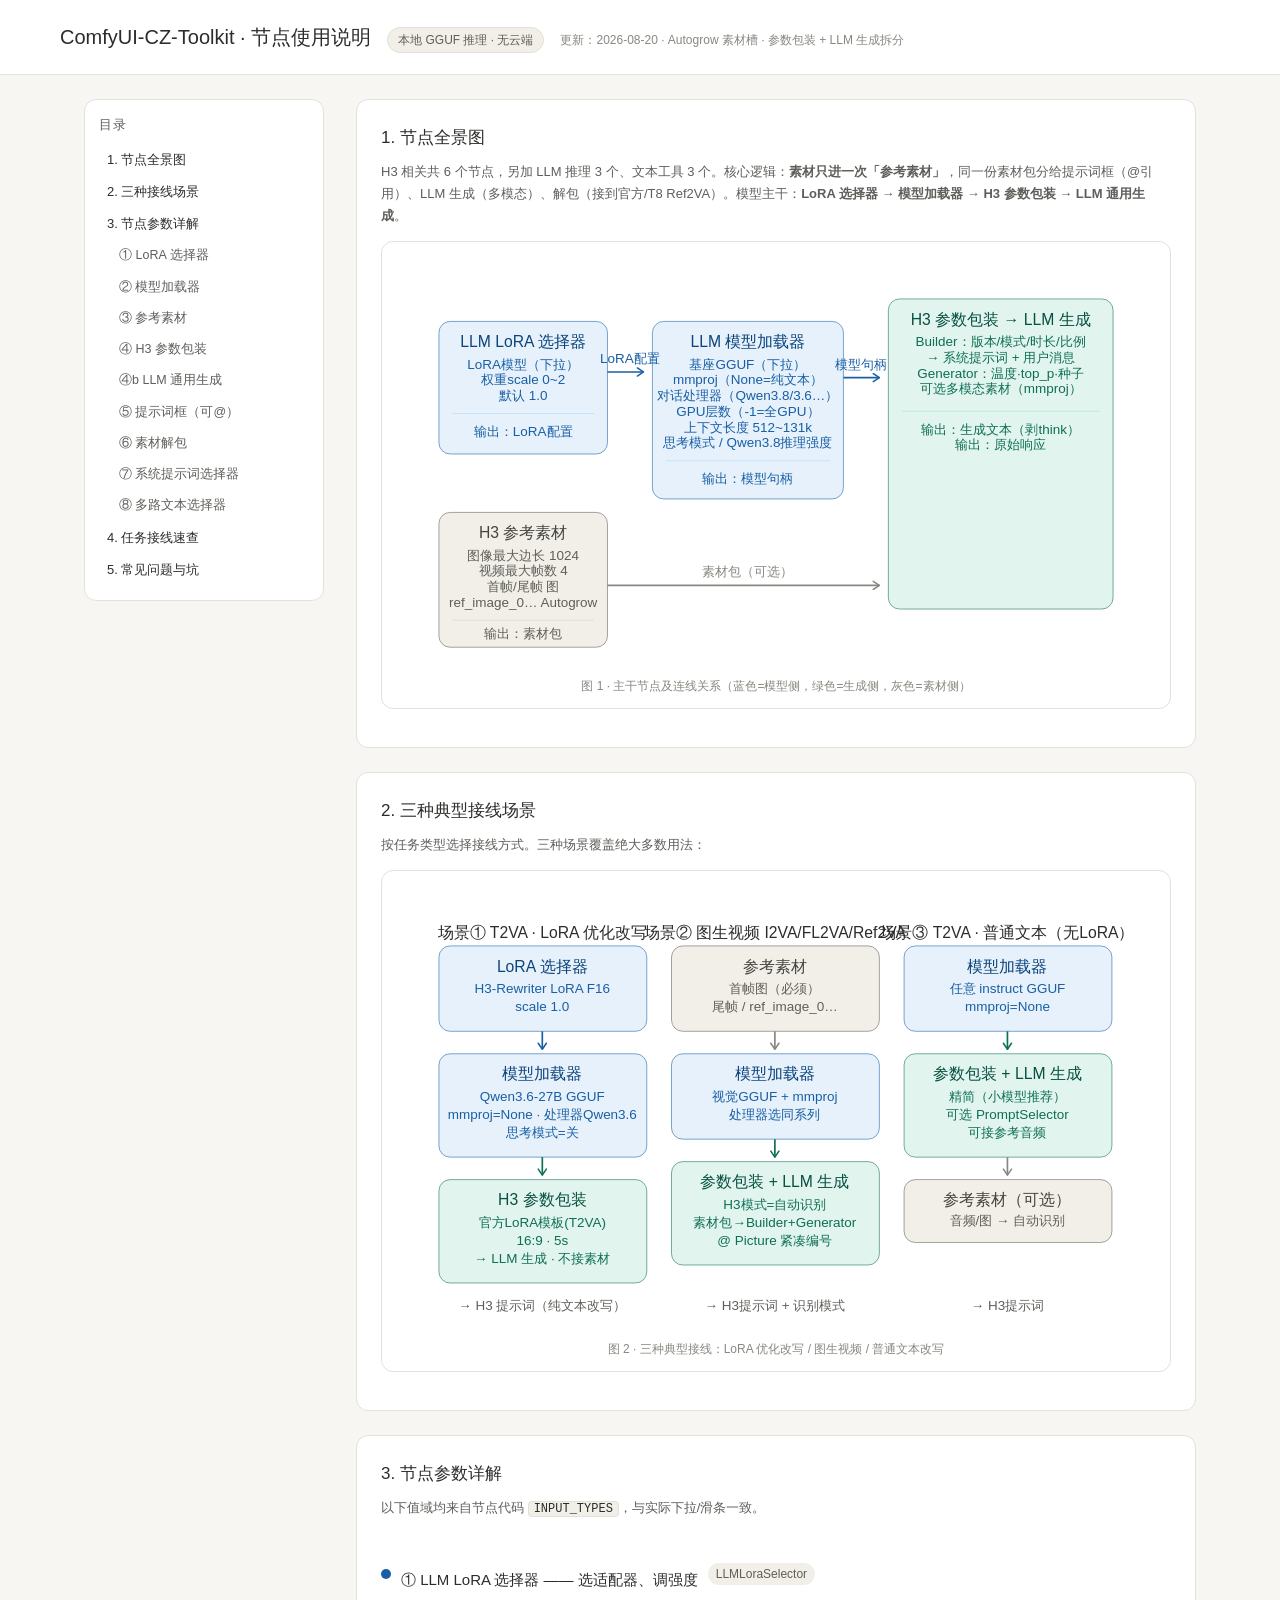
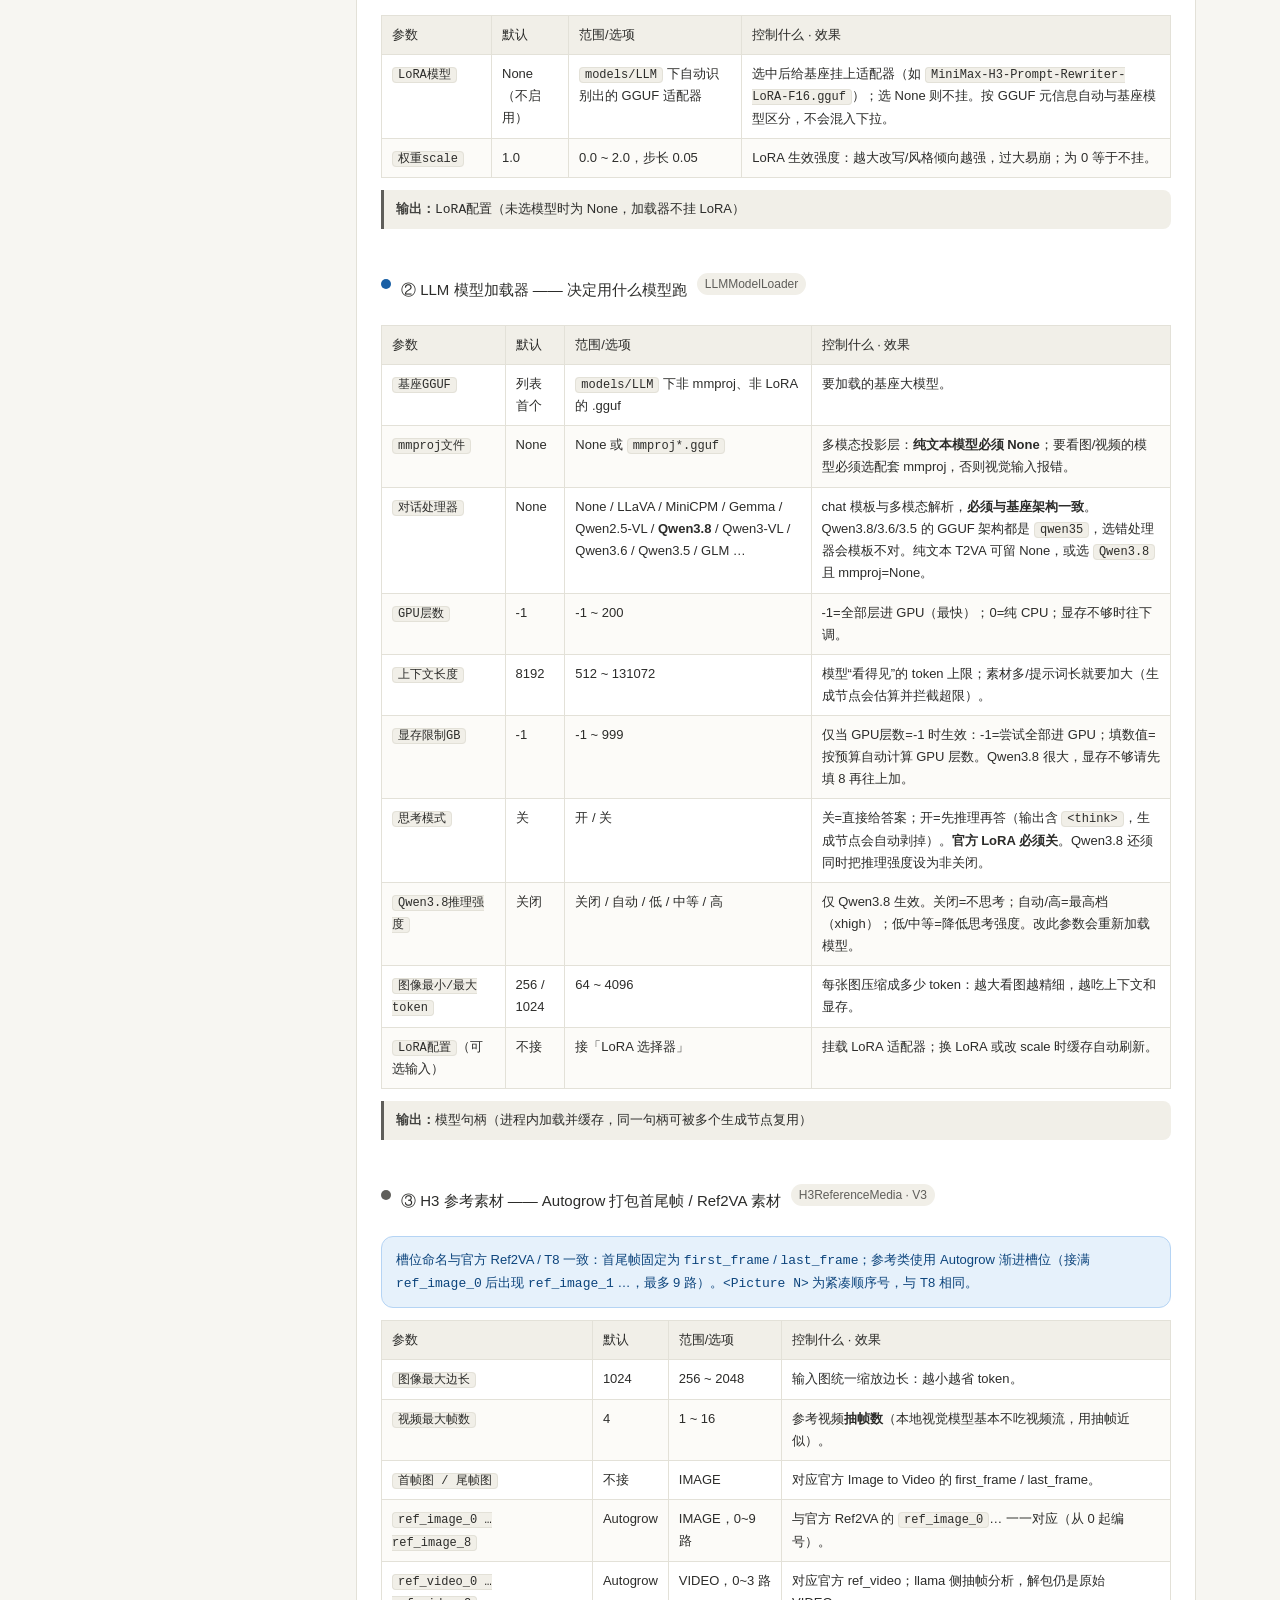
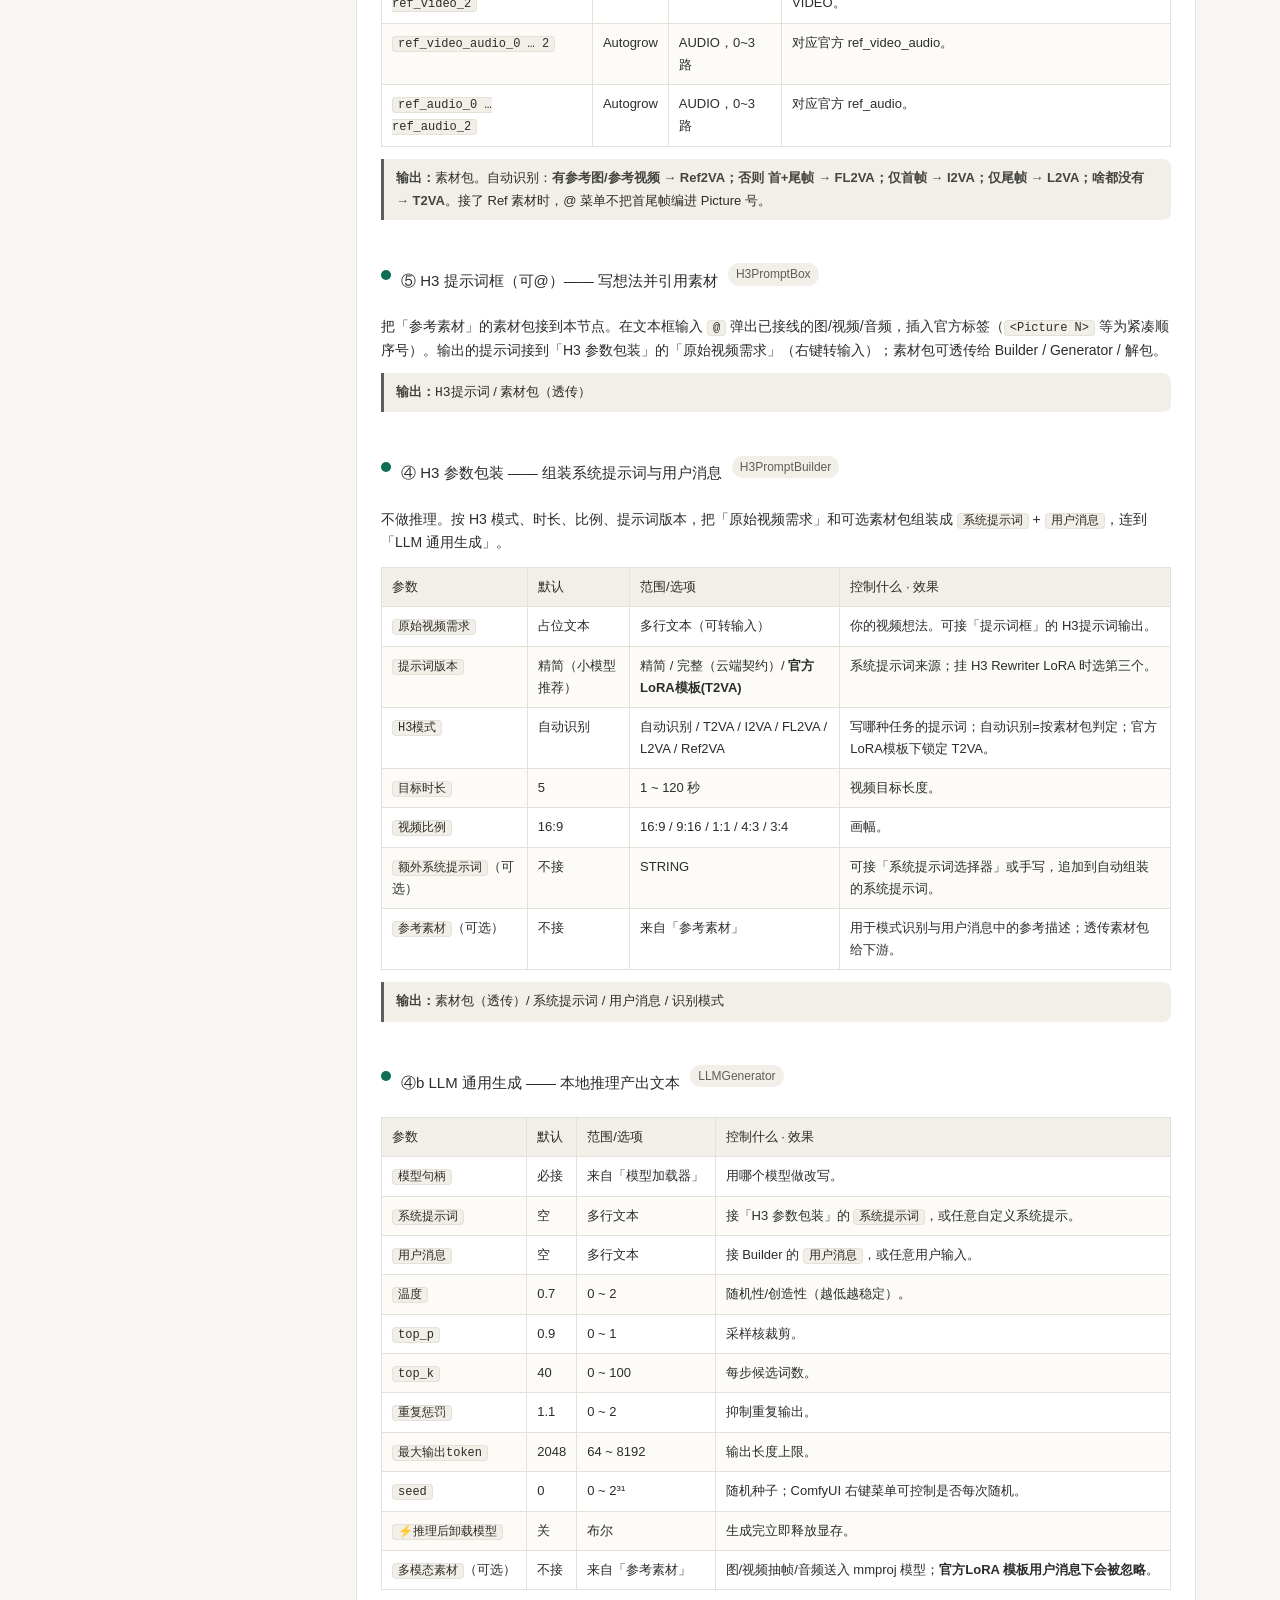
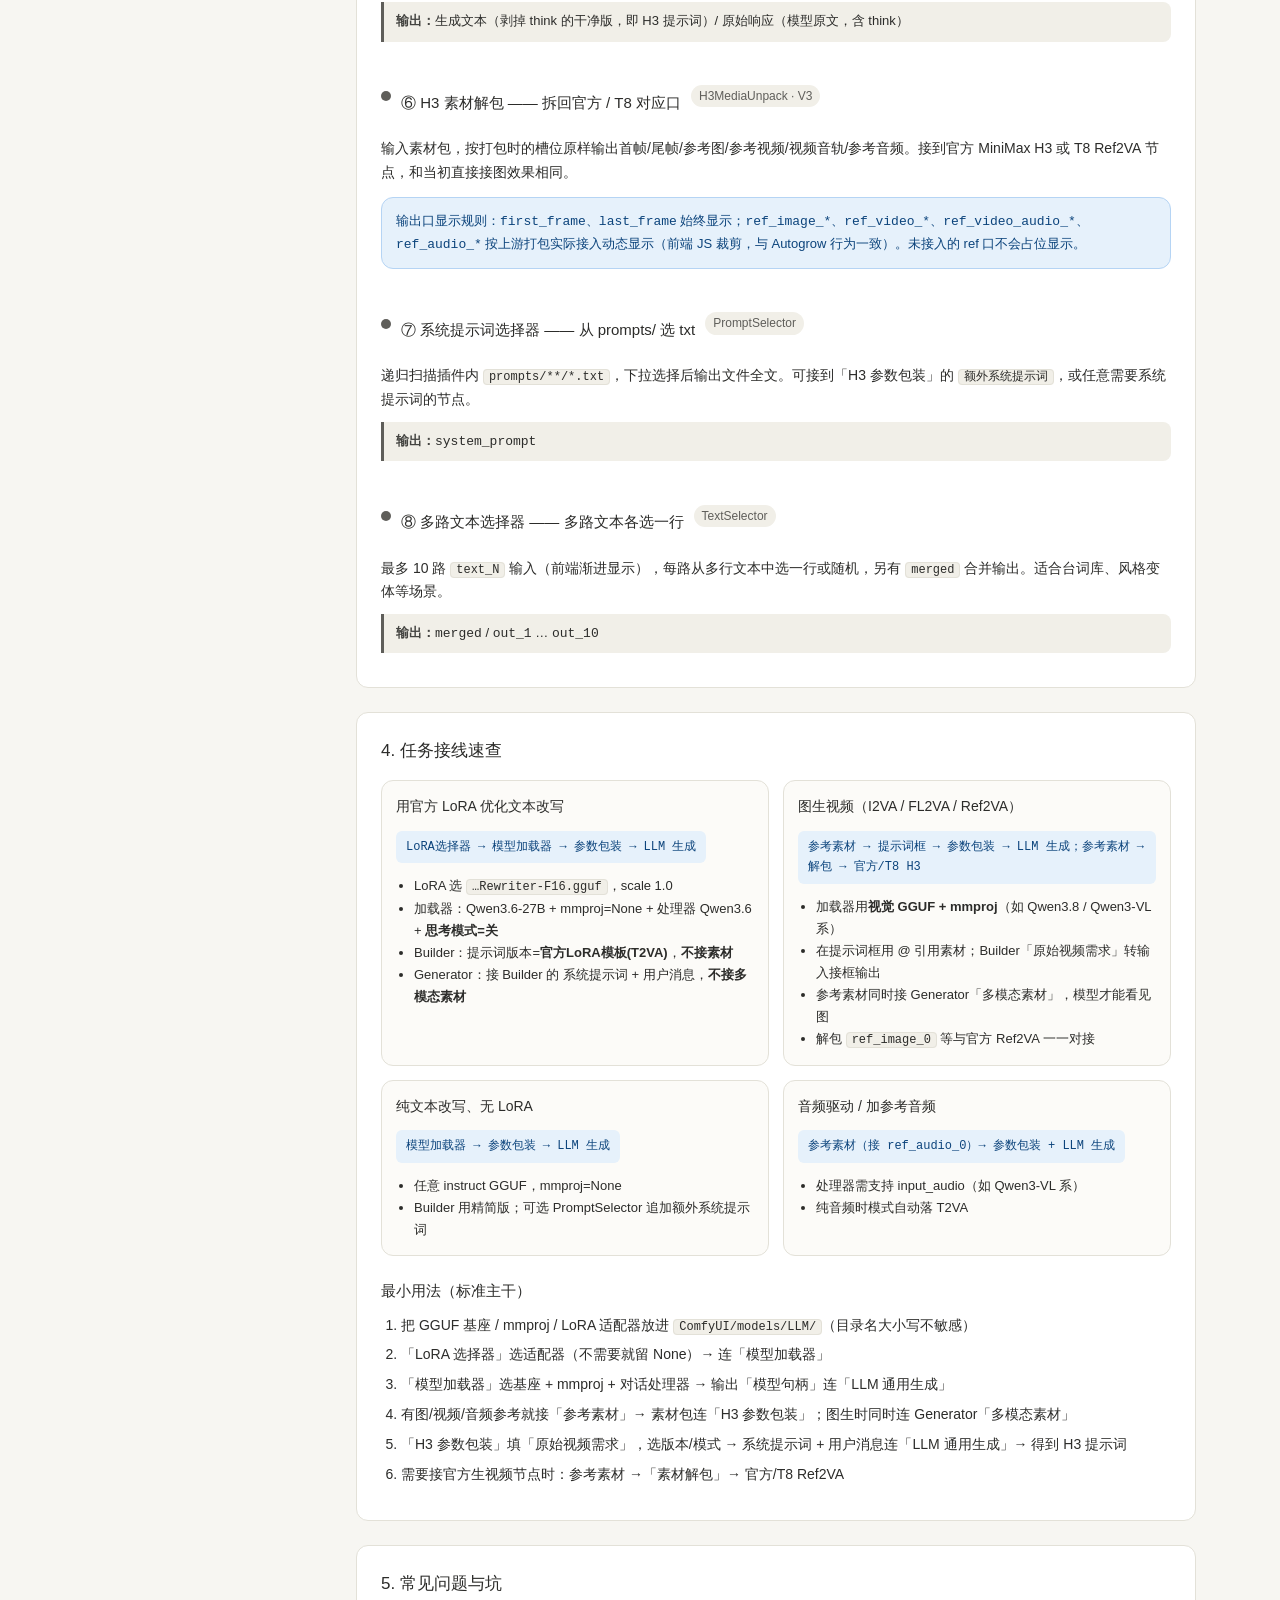
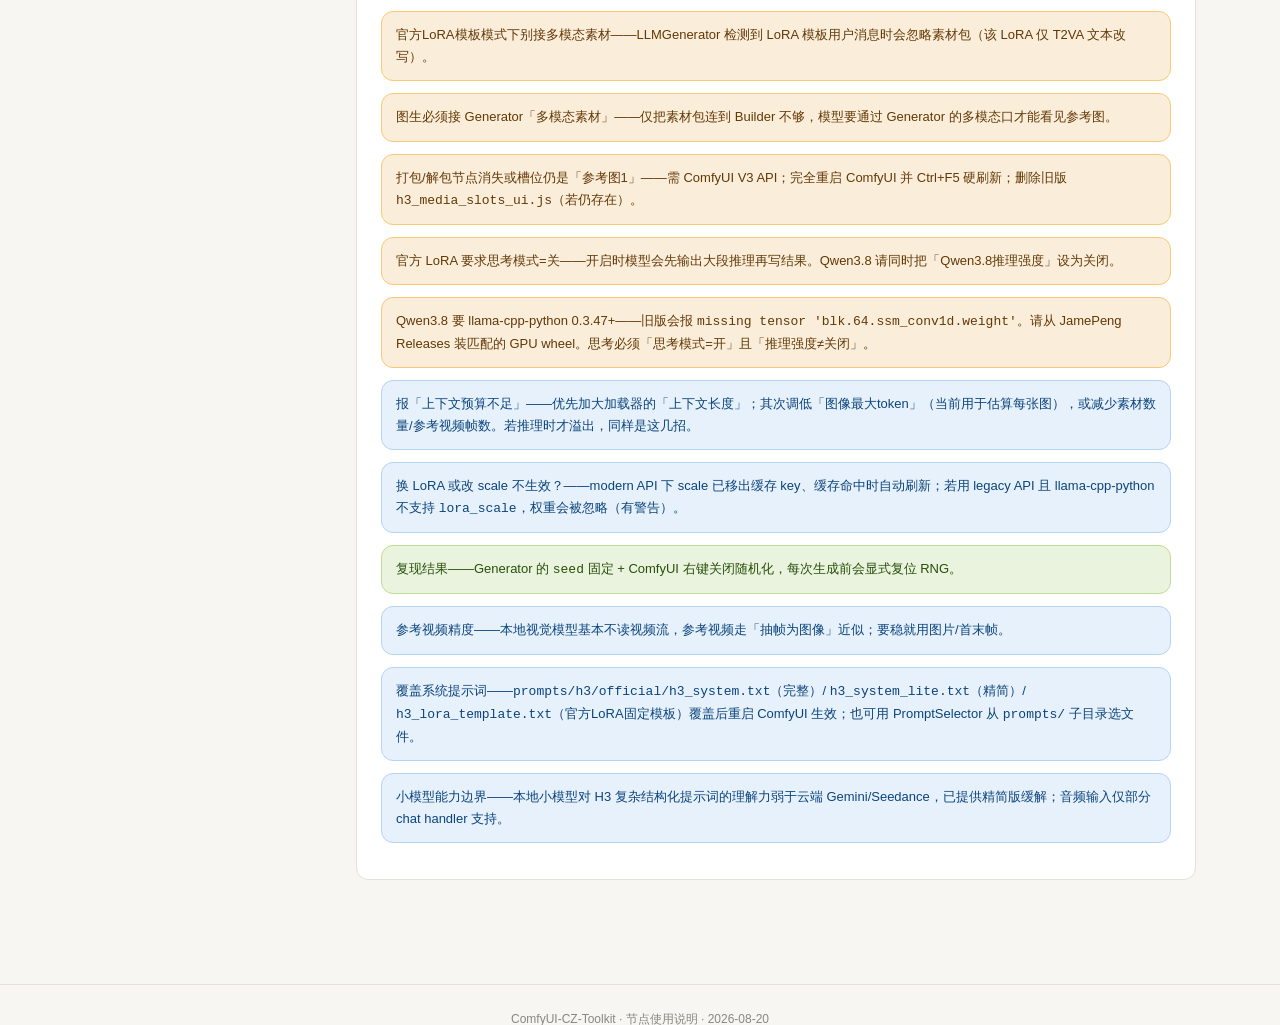
==== commit 38ff0e2e: "no message" ====
--- a/H3节点使用说明.html
+++ b/H3节点使用说明.html
@@ -3,7 +3,7 @@
 <head>
 <meta charset="UTF-8">
 <meta name="viewport" content="width=device-width, initial-scale=1.0">
-<title>ComfyUI-H3-Local-Fusion 节点使用说明</title>
+<title>ComfyUI-CZ-Toolkit 节点使用说明</title>
 <style>
 :root {
   --bg: #F7F6F2;
@@ -106,9 +106,9 @@
 
 <header class="main">
   <div class="inner">
-    <h1>ComfyUI-H3-Local-Fusion · 节点使用说明</h1>
+    <h1>ComfyUI-CZ-Toolkit · 节点使用说明</h1>
     <span class="tag">本地 GGUF 推理 · 无云端</span>
-    <span class="meta">更新：2026-08-19 · 适用版本：Qwen3.8 + 可@提示词框 + 素材解包</span>
+    <span class="meta">更新：2026-08-20 · Autogrow 素材槽 · 参数包装 + LLM 生成拆分</span>
   </div>
 </header>
 
@@ -121,9 +121,12 @@
   <a href="#n1" class="n2">① LoRA 选择器</a>
   <a href="#n2" class="n2">② 模型加载器</a>
   <a href="#n3" class="n2">③ 参考素材</a>
+  <a href="#n4" class="n2">④ H3 参数包装</a>
+  <a href="#n4b" class="n2">④b LLM 通用生成</a>
   <a href="#n5" class="n2">⑤ 提示词框（可@）</a>
-  <a href="#n4" class="n2">④ 提示词生成（核心）</a>
   <a href="#n6" class="n2">⑥ 素材解包</a>
+  <a href="#n7" class="n2">⑦ 系统提示词选择器</a>
+  <a href="#n8" class="n2">⑧ 多路文本选择器</a>
   <a href="#quickref">4. 任务接线速查</a>
   <a href="#faq">5. 常见问题与坑</a>
 </nav>
@@ -132,24 +135,24 @@
 
 <section class="card" id="overview">
   <h2>1. 节点全景图</h2>
-  <p class="lead">共 6 个节点。核心逻辑：<b>素材只进一次「参考素材」</b>，同一份素材包分给提示词框（@引用）、llama 生成、解包（接到官方/社区生视频节点）。模型主干仍是「LoRA 选择器 → 模型加载器 → 提示词生成」。</p>
+  <p class="lead">H3 相关共 6 个节点，另加 LLM 推理 3 个、文本工具 3 个。核心逻辑：<b>素材只进一次「参考素材」</b>，同一份素材包分给提示词框（@引用）、LLM 生成（多模态）、解包（接到官方/T8 Ref2VA）。模型主干：<b>LoRA 选择器 → 模型加载器 → H3 参数包装 → LLM 通用生成</b>。</p>
   <div class="figure">
     <svg viewBox="0 0 680 370" width="100%" role="img" xmlns="http://www.w3.org/2000/svg">
-      <title>H3 四个节点的参数与连线关系</title>
+      <title>H3 节点参数与连线关系</title>
       <defs>
         <marker id="arrow" viewBox="0 0 10 10" refX="8" refY="5" markerWidth="6" markerHeight="6" orient="auto-start-reverse">
           <path d="M2 1L8 5L2 9" fill="none" stroke="context-stroke" stroke-width="1.5" stroke-linecap="round" stroke-linejoin="round"/>
         </marker>
       </defs>
       <rect x="40" y="60" width="150" height="118" rx="10" fill="#E6F1FB" stroke="#185FA5" stroke-width="0.5"/>
-      <text x="115" y="78" text-anchor="middle" dominant-baseline="central" font-family="var(--font-sans)" font-size="14" font-weight="500" fill="#0C447C">H3 LoRA 选择器</text>
+      <text x="115" y="78" text-anchor="middle" dominant-baseline="central" font-family="var(--font-sans)" font-size="14" font-weight="500" fill="#0C447C">LLM LoRA 选择器</text>
       <text x="115" y="98" text-anchor="middle" dominant-baseline="central" font-family="var(--font-sans)" font-size="12" fill="#185FA5">LoRA模型（下拉）</text>
       <text x="115" y="112" text-anchor="middle" dominant-baseline="central" font-family="var(--font-sans)" font-size="12" fill="#185FA5">权重scale 0~2</text>
       <text x="115" y="126" text-anchor="middle" dominant-baseline="central" font-family="var(--font-sans)" font-size="12" fill="#185FA5">默认 1.0</text>
       <line x1="52" y1="142" x2="178" y2="142" stroke="#B5D4F4" stroke-width="0.5"/>
       <text x="115" y="158" text-anchor="middle" dominant-baseline="central" font-family="var(--font-sans)" font-size="12" fill="#185FA5">输出：LoRA配置</text>
       <rect x="230" y="60" width="170" height="158" rx="10" fill="#E6F1FB" stroke="#185FA5" stroke-width="0.5"/>
-      <text x="315" y="78" text-anchor="middle" dominant-baseline="central" font-family="var(--font-sans)" font-size="14" font-weight="500" fill="#0C447C">H3 模型加载器</text>
+      <text x="315" y="78" text-anchor="middle" dominant-baseline="central" font-family="var(--font-sans)" font-size="14" font-weight="500" fill="#0C447C">LLM 模型加载器</text>
       <text x="315" y="98" text-anchor="middle" dominant-baseline="central" font-family="var(--font-sans)" font-size="12" fill="#185FA5">基座GGUF（下拉）</text>
       <text x="315" y="112" text-anchor="middle" dominant-baseline="central" font-family="var(--font-sans)" font-size="12" fill="#185FA5">mmproj（None=纯文本）</text>
       <text x="315" y="126" text-anchor="middle" dominant-baseline="central" font-family="var(--font-sans)" font-size="12" fill="#185FA5">对话处理器（Qwen3.8/3.6…）</text>
@@ -159,26 +162,20 @@
       <line x1="242" y1="184" x2="388" y2="184" stroke="#B5D4F4" stroke-width="0.5"/>
       <text x="315" y="200" text-anchor="middle" dominant-baseline="central" font-family="var(--font-sans)" font-size="12" fill="#185FA5">输出：模型句柄</text>
       <rect x="440" y="40" width="200" height="276" rx="10" fill="#E1F5EE" stroke="#0F6E56" stroke-width="0.5"/>
-      <text x="540" y="58" text-anchor="middle" dominant-baseline="central" font-family="var(--font-sans)" font-size="14" font-weight="500" fill="#085041">H3 提示词生成（核心）</text>
-      <text x="540" y="78" text-anchor="middle" dominant-baseline="central" font-family="var(--font-sans)" font-size="12" fill="#0F6E56">提示词版本：精简/完整/LoRA</text>
-      <text x="540" y="92" text-anchor="middle" dominant-baseline="central" font-family="var(--font-sans)" font-size="12" fill="#0F6E56">系统提示词（空=自动组合）</text>
-      <text x="540" y="106" text-anchor="middle" dominant-baseline="central" font-family="var(--font-sans)" font-size="12" fill="#0F6E56">原始视频需求（你的想法）</text>
-      <text x="540" y="120" text-anchor="middle" dominant-baseline="central" font-family="var(--font-sans)" font-size="12" fill="#0F6E56">H3模式：自动识别/T2VA/…</text>
-      <text x="540" y="134" text-anchor="middle" dominant-baseline="central" font-family="var(--font-sans)" font-size="12" fill="#0F6E56">风格预设（10+ 种）</text>
-      <text x="540" y="148" text-anchor="middle" dominant-baseline="central" font-family="var(--font-sans)" font-size="12" fill="#0F6E56">目标时长 / 视频比例</text>
-      <text x="540" y="162" text-anchor="middle" dominant-baseline="central" font-family="var(--font-sans)" font-size="12" fill="#0F6E56">温度·top_p·top_k·重复惩罚</text>
-      <text x="540" y="176" text-anchor="middle" dominant-baseline="central" font-family="var(--font-sans)" font-size="12" fill="#0F6E56">最大输出token 64~8192</text>
-      <text x="540" y="190" text-anchor="middle" dominant-baseline="central" font-family="var(--font-sans)" font-size="12" fill="#0F6E56">种子 / 随机化 / 卸载</text>
-      <line x1="452" y1="210" x2="628" y2="210" stroke="#9FE1CB" stroke-width="0.5"/>
-      <text x="540" y="226" text-anchor="middle" dominant-baseline="central" font-family="var(--font-sans)" font-size="12" fill="#0F6E56">输出：H3提示词（剥think）</text>
-      <text x="540" y="240" text-anchor="middle" dominant-baseline="central" font-family="var(--font-sans)" font-size="12" fill="#0F6E56">输出：识别模式</text>
-      <text x="540" y="254" text-anchor="middle" dominant-baseline="central" font-family="var(--font-sans)" font-size="12" fill="#0F6E56">输出：原始响应（含think）</text>
+      <text x="540" y="58" text-anchor="middle" dominant-baseline="central" font-family="var(--font-sans)" font-size="14" font-weight="500" fill="#085041">H3 参数包装 → LLM 生成</text>
+      <text x="540" y="78" text-anchor="middle" dominant-baseline="central" font-family="var(--font-sans)" font-size="12" fill="#0F6E56">Builder：版本/模式/时长/比例</text>
+      <text x="540" y="92" text-anchor="middle" dominant-baseline="central" font-family="var(--font-sans)" font-size="12" fill="#0F6E56">→ 系统提示词 + 用户消息</text>
+      <text x="540" y="106" text-anchor="middle" dominant-baseline="central" font-family="var(--font-sans)" font-size="12" fill="#0F6E56">Generator：温度·top_p·种子</text>
+      <text x="540" y="120" text-anchor="middle" dominant-baseline="central" font-family="var(--font-sans)" font-size="12" fill="#0F6E56">可选多模态素材（mmproj）</text>
+      <line x1="452" y1="140" x2="628" y2="140" stroke="#9FE1CB" stroke-width="0.5"/>
+      <text x="540" y="156" text-anchor="middle" dominant-baseline="central" font-family="var(--font-sans)" font-size="12" fill="#0F6E56">输出：生成文本（剥think）</text>
+      <text x="540" y="170" text-anchor="middle" dominant-baseline="central" font-family="var(--font-sans)" font-size="12" fill="#0F6E56">输出：原始响应</text>
       <rect x="40" y="230" width="150" height="120" rx="10" fill="#F1EFE8" stroke="#5F5E5A" stroke-width="0.5"/>
       <text x="115" y="248" text-anchor="middle" dominant-baseline="central" font-family="var(--font-sans)" font-size="14" font-weight="500" fill="#444441">H3 参考素材</text>
       <text x="115" y="268" text-anchor="middle" dominant-baseline="central" font-family="var(--font-sans)" font-size="12" fill="#5F5E5A">图像最大边长 1024</text>
       <text x="115" y="282" text-anchor="middle" dominant-baseline="central" font-family="var(--font-sans)" font-size="12" fill="#5F5E5A">视频最大帧数 4</text>
       <text x="115" y="296" text-anchor="middle" dominant-baseline="central" font-family="var(--font-sans)" font-size="12" fill="#5F5E5A">首帧/尾帧 图</text>
-      <text x="115" y="310" text-anchor="middle" dominant-baseline="central" font-family="var(--font-sans)" font-size="12" fill="#5F5E5A">参考图1-7 / 视频1-3</text>
+      <text x="115" y="310" text-anchor="middle" dominant-baseline="central" font-family="var(--font-sans)" font-size="12" fill="#5F5E5A">ref_image_0… Autogrow</text>
       <line x1="52" y1="326" x2="178" y2="326" stroke="#D3D1C7" stroke-width="0.5"/>
       <text x="115" y="338" text-anchor="middle" dominant-baseline="central" font-family="var(--font-sans)" font-size="12" fill="#5F5E5A">输出：素材包</text>
       <path d="M190 105 L222 105" fill="none" stroke="#185FA5" stroke-width="1.5" marker-end="url(#arrow)"/>
@@ -188,7 +185,7 @@
       <path d="M190 295 L432 295" fill="none" stroke="#888780" stroke-width="1.5" marker-end="url(#arrow)"/>
       <text x="315" y="283" text-anchor="middle" dominant-baseline="central" font-family="var(--font-sans)" font-size="12" fill="#888780">素材包（可选）</text>
     </svg>
-    <div class="figcap">图 1 · 四个节点及连线关系（蓝色=模型侧，绿色=生成侧，灰色=素材侧）</div>
+    <div class="figcap">图 1 · 主干节点及连线关系（蓝色=模型侧，绿色=生成侧，灰色=素材侧）</div>
   </div>
 </section>
 
@@ -216,16 +213,16 @@
       <text x="132" y="222" text-anchor="middle" dominant-baseline="central" font-family="var(--font-sans)" font-size="12" fill="#185FA5">思考模式=关</text>
       <path d="M132 244 L132 260" fill="none" stroke="#0F6E56" stroke-width="1.5" marker-end="url(#arrow2)"/>
       <rect x="40" y="264" width="185" height="92" rx="10" fill="#E1F5EE" stroke="#0F6E56" stroke-width="0.5"/>
-      <text x="132" y="282" text-anchor="middle" dominant-baseline="central" font-family="var(--font-sans)" font-size="14" font-weight="500" fill="#085041">提示词生成</text>
+      <text x="132" y="282" text-anchor="middle" dominant-baseline="central" font-family="var(--font-sans)" font-size="14" font-weight="500" fill="#085041">H3 参数包装</text>
       <text x="132" y="302" text-anchor="middle" dominant-baseline="central" font-family="var(--font-sans)" font-size="12" fill="#0F6E56">官方LoRA模板(T2VA)</text>
-      <text x="132" y="318" text-anchor="middle" dominant-baseline="central" font-family="var(--font-sans)" font-size="12" fill="#0F6E56">16:9 · 5s · 温度0.7</text>
-      <text x="132" y="334" text-anchor="middle" dominant-baseline="central" font-family="var(--font-sans)" font-size="12" fill="#0F6E56">不接参考素材</text>
-      <text x="132" y="376" text-anchor="middle" dominant-baseline="central" font-family="var(--font-sans)" font-size="12" fill="#5F5E5A">→ H3提示词（纯文本改写）</text>
+      <text x="132" y="318" text-anchor="middle" dominant-baseline="central" font-family="var(--font-sans)" font-size="12" fill="#0F6E56">16:9 · 5s</text>
+      <text x="132" y="334" text-anchor="middle" dominant-baseline="central" font-family="var(--font-sans)" font-size="12" fill="#0F6E56">→ LLM 生成 · 不接素材</text>
+      <text x="132" y="376" text-anchor="middle" dominant-baseline="central" font-family="var(--font-sans)" font-size="12" fill="#5F5E5A">→ H3 提示词（纯文本改写）</text>
       <text x="339" y="44" text-anchor="middle" dominant-baseline="central" font-family="var(--font-sans)" font-size="14" font-weight="500" fill="#2C2C2A">场景② 图生视频 I2VA/FL2VA/Ref2VA</text>
       <rect x="247" y="56" width="185" height="76" rx="10" fill="#F1EFE8" stroke="#5F5E5A" stroke-width="0.5"/>
       <text x="339" y="74" text-anchor="middle" dominant-baseline="central" font-family="var(--font-sans)" font-size="14" font-weight="500" fill="#444441">参考素材</text>
       <text x="339" y="94" text-anchor="middle" dominant-baseline="central" font-family="var(--font-sans)" font-size="12" fill="#5F5E5A">首帧图（必须）</text>
-      <text x="339" y="110" text-anchor="middle" dominant-baseline="central" font-family="var(--font-sans)" font-size="12" fill="#5F5E5A">尾帧 / 参考图1-7</text>
+      <text x="339" y="110" text-anchor="middle" dominant-baseline="central" font-family="var(--font-sans)" font-size="12" fill="#5F5E5A">尾帧 / ref_image_0…</text>
       <path d="M339 132 L339 148" fill="none" stroke="#888780" stroke-width="1.5" marker-end="url(#arrow2)"/>
       <rect x="247" y="152" width="185" height="76" rx="10" fill="#E6F1FB" stroke="#185FA5" stroke-width="0.5"/>
       <text x="339" y="170" text-anchor="middle" dominant-baseline="central" font-family="var(--font-sans)" font-size="14" font-weight="500" fill="#0C447C">模型加载器</text>
@@ -233,10 +230,10 @@
       <text x="339" y="206" text-anchor="middle" dominant-baseline="central" font-family="var(--font-sans)" font-size="12" fill="#185FA5">处理器选同系列</text>
       <path d="M339 228 L339 244" fill="none" stroke="#0F6E56" stroke-width="1.5" marker-end="url(#arrow2)"/>
       <rect x="247" y="248" width="185" height="92" rx="10" fill="#E1F5EE" stroke="#0F6E56" stroke-width="0.5"/>
-      <text x="339" y="266" text-anchor="middle" dominant-baseline="central" font-family="var(--font-sans)" font-size="14" font-weight="500" fill="#085041">提示词生成</text>
+      <text x="339" y="266" text-anchor="middle" dominant-baseline="central" font-family="var(--font-sans)" font-size="14" font-weight="500" fill="#085041">参数包装 + LLM 生成</text>
       <text x="339" y="286" text-anchor="middle" dominant-baseline="central" font-family="var(--font-sans)" font-size="12" fill="#0F6E56">H3模式=自动识别</text>
-      <text x="339" y="302" text-anchor="middle" dominant-baseline="central" font-family="var(--font-sans)" font-size="12" fill="#0F6E56">素材包自动判定模式</text>
-      <text x="339" y="318" text-anchor="middle" dominant-baseline="central" font-family="var(--font-sans)" font-size="12" fill="#0F6E56">帧图/参考图/音频进包</text>
+      <text x="339" y="302" text-anchor="middle" dominant-baseline="central" font-family="var(--font-sans)" font-size="12" fill="#0F6E56">素材包→Builder+Generator</text>
+      <text x="339" y="318" text-anchor="middle" dominant-baseline="central" font-family="var(--font-sans)" font-size="12" fill="#0F6E56">@ Picture 紧凑编号</text>
       <text x="339" y="376" text-anchor="middle" dominant-baseline="central" font-family="var(--font-sans)" font-size="12" fill="#5F5E5A">→ H3提示词 + 识别模式</text>
       <text x="546" y="44" text-anchor="middle" dominant-baseline="central" font-family="var(--font-sans)" font-size="14" font-weight="500" fill="#2C2C2A">场景③ T2VA · 普通文本（无LoRA）</text>
       <rect x="454" y="56" width="185" height="76" rx="10" fill="#E6F1FB" stroke="#185FA5" stroke-width="0.5"/>
@@ -245,9 +242,9 @@
       <text x="546" y="110" text-anchor="middle" dominant-baseline="central" font-family="var(--font-sans)" font-size="12" fill="#185FA5">mmproj=None</text>
       <path d="M546 132 L546 148" fill="none" stroke="#0F6E56" stroke-width="1.5" marker-end="url(#arrow2)"/>
       <rect x="454" y="152" width="185" height="92" rx="10" fill="#E1F5EE" stroke="#0F6E56" stroke-width="0.5"/>
-      <text x="546" y="170" text-anchor="middle" dominant-baseline="central" font-family="var(--font-sans)" font-size="14" font-weight="500" fill="#085041">提示词生成</text>
+      <text x="546" y="170" text-anchor="middle" dominant-baseline="central" font-family="var(--font-sans)" font-size="14" font-weight="500" fill="#085041">参数包装 + LLM 生成</text>
       <text x="546" y="190" text-anchor="middle" dominant-baseline="central" font-family="var(--font-sans)" font-size="12" fill="#0F6E56">精简（小模型推荐）</text>
-      <text x="546" y="206" text-anchor="middle" dominant-baseline="central" font-family="var(--font-sans)" font-size="12" fill="#0F6E56">风格预设可自选</text>
+      <text x="546" y="206" text-anchor="middle" dominant-baseline="central" font-family="var(--font-sans)" font-size="12" fill="#0F6E56">可选 PromptSelector</text>
       <text x="546" y="222" text-anchor="middle" dominant-baseline="central" font-family="var(--font-sans)" font-size="12" fill="#0F6E56">可接参考音频</text>
       <path d="M546 244 L546 260" fill="none" stroke="#888780" stroke-width="1.5" marker-end="url(#arrow2)"/>
       <rect x="454" y="264" width="185" height="56" rx="10" fill="#F1EFE8" stroke="#5F5E5A" stroke-width="0.5"/>
@@ -265,8 +262,8 @@
 
   <div class="node-head" id="n1">
     <span class="dot blue"></span>
-    <h3>① H3 LoRA 选择器 —— 选适配器、调强度</h3>
-    <span class="num">H3LoraSelector</span>
+    <h3>① LLM LoRA 选择器 —— 选适配器、调强度</h3>
+    <span class="num">LLMLoraSelector</span>
   </div>
   <table class="param">
     <thead><tr><th>参数</th><th>默认</th><th>范围/选项</th><th>控制什么 · 效果</th></tr></thead>
@@ -279,8 +276,8 @@
 
   <div class="node-head" id="n2">
     <span class="dot blue"></span>
-    <h3>② H3 模型加载器 —— 决定用什么模型跑</h3>
-    <span class="num">H3ModelLoader</span>
+    <h3>② LLM 模型加载器 —— 决定用什么模型跑</h3>
+    <span class="num">LLMModelLoader</span>
   </div>
   <table class="param">
     <thead><tr><th>参数</th><th>默认</th><th>范围/选项</th><th>控制什么 · 效果</th></tr></thead>
@@ -301,19 +298,20 @@
 
   <div class="node-head" id="n3">
     <span class="dot gray"></span>
-    <h3>③ H3 参考素材 —— 打包首尾帧 / 参考图 / 视频 / 音频</h3>
-    <span class="num">H3ReferenceMedia</span>
-  </div>
+    <h3>③ H3 参考素材 —— Autogrow 打包首尾帧 / Ref2VA 素材</h3>
+    <span class="num">H3ReferenceMedia · V3</span>
+  </div>
+  <div class="alert info"><b>槽位命名与官方 Ref2VA / T8 一致</b>：首尾帧固定为 <code>first_frame</code> / <code>last_frame</code>；参考类使用 Autogrow 渐进槽位（接满 <code>ref_image_0</code> 后出现 <code>ref_image_1</code> …，最多 9 路）。<code>&lt;Picture N&gt;</code> 为<b>紧凑顺序号</b>，与 T8 相同。</div>
   <table class="param">
     <thead><tr><th>参数</th><th>默认</th><th>范围/选项</th><th>控制什么 · 效果</th></tr></thead>
     <tbody>
       <tr><td><code>图像最大边长</code></td><td>1024</td><td>256 ~ 2048</td><td>输入图统一缩放边长：越小越省 token。</td></tr>
       <tr><td><code>视频最大帧数</code></td><td>4</td><td>1 ~ 16</td><td>参考视频<b>抽帧数</b>（本地视觉模型基本不吃视频流，用抽帧近似）。</td></tr>
       <tr><td><code>首帧图 / 尾帧图</code></td><td>不接</td><td>IMAGE</td><td>对应官方 Image to Video 的 first_frame / last_frame。</td></tr>
-      <tr><td><code>参考图1 ~ 9</code></td><td>不接</td><td>IMAGE</td><td>对应官方 Ref2VA 的 ref_image_1…9。</td></tr>
-      <tr><td><code>参考视频1 ~ 3</code></td><td>不接</td><td>VIDEO</td><td>对应官方 ref_video_1…3；llama 侧抽帧分析，解包仍是原始 VIDEO。</td></tr>
-      <tr><td><code>参考视频音轨1 ~ 3</code></td><td>不接</td><td>AUDIO</td><td>对应官方 ref_video_audio_1…3。</td></tr>
-      <tr><td><code>参考音频1 ~ 3</code></td><td>不接</td><td>AUDIO</td><td>对应官方 ref_audio_1…3。</td></tr>
+      <tr><td><code>ref_image_0 … ref_image_8</code></td><td>Autogrow</td><td>IMAGE，0~9 路</td><td>与官方 Ref2VA 的 <code>ref_image_0</code>… 一一对应（从 0 起编号）。</td></tr>
+      <tr><td><code>ref_video_0 … ref_video_2</code></td><td>Autogrow</td><td>VIDEO，0~3 路</td><td>对应官方 ref_video；llama 侧抽帧分析，解包仍是原始 VIDEO。</td></tr>
+      <tr><td><code>ref_video_audio_0 … 2</code></td><td>Autogrow</td><td>AUDIO，0~3 路</td><td>对应官方 ref_video_audio。</td></tr>
+      <tr><td><code>ref_audio_0 … ref_audio_2</code></td><td>Autogrow</td><td>AUDIO，0~3 路</td><td>对应官方 ref_audio。</td></tr>
     </tbody>
   </table>
   <div class="out"><b>输出：</b><code>素材包</code>。自动识别：<b>有参考图/参考视频 → Ref2VA；否则 首+尾帧 → FL2VA；仅首帧 → I2VA；仅尾帧 → L2VA；啥都没有 → T2VA</b>。接了 Ref 素材时，@ 菜单不把首尾帧编进 Picture 号。</div>
@@ -323,44 +321,75 @@
     <h3>⑤ H3 提示词框（可@）—— 写想法并引用素材</h3>
     <span class="num">H3PromptBox</span>
   </div>
-  <p>把「参考素材」的素材包接到本节点。在文本框输入 <code>@</code> 弹出已接线的图/视频/音频，插入官方标签。输出的提示词接到生成节点的「原始视频需求」（右键转输入）；素材包可透传给生成节点或解包节点。</p>
+  <p>把「参考素材」的素材包接到本节点。在文本框输入 <code>@</code> 弹出已接线的图/视频/音频，插入官方标签（<code>&lt;Picture N&gt;</code> 等为紧凑顺序号）。输出的提示词接到「H3 参数包装」的「原始视频需求」（右键转输入）；素材包可透传给 Builder / Generator / 解包。</p>
   <div class="out"><b>输出：</b><code>H3提示词</code> / <code>素材包</code>（透传）</div>
 
   <div class="node-head" id="n4">
     <span class="dot teal"></span>
-    <h3>④ H3 提示词生成（核心）—— 产出 H3 提示词</h3>
-    <span class="num">H3PromptGenerator</span>
+    <h3>④ H3 参数包装 —— 组装系统提示词与用户消息</h3>
+    <span class="num">H3PromptBuilder</span>
+  </div>
+  <p>不做推理。按 H3 模式、时长、比例、提示词版本，把「原始视频需求」和可选素材包组装成 <code>系统提示词</code> + <code>用户消息</code>，连到「LLM 通用生成」。</p>
+  <table class="param">
+    <thead><tr><th>参数</th><th>默认</th><th>范围/选项</th><th>控制什么 · 效果</th></tr></thead>
+    <tbody>
+      <tr><td><code>原始视频需求</code></td><td>占位文本</td><td>多行文本（可转输入）</td><td>你的视频想法。可接「提示词框」的 H3提示词输出。</td></tr>
+      <tr><td><code>提示词版本</code></td><td>精简（小模型推荐）</td><td>精简 / 完整（云端契约）/ <b>官方LoRA模板(T2VA)</b></td><td>系统提示词来源；挂 H3 Rewriter LoRA 时选第三个。</td></tr>
+      <tr><td><code>H3模式</code></td><td>自动识别</td><td>自动识别 / T2VA / I2VA / FL2VA / L2VA / Ref2VA</td><td>写哪种任务的提示词；自动识别=按素材包判定；官方LoRA模板下锁定 T2VA。</td></tr>
+      <tr><td><code>目标时长</code></td><td>5</td><td>1 ~ 120 秒</td><td>视频目标长度。</td></tr>
+      <tr><td><code>视频比例</code></td><td>16:9</td><td>16:9 / 9:16 / 1:1 / 4:3 / 3:4</td><td>画幅。</td></tr>
+      <tr><td><code>额外系统提示词</code>（可选）</td><td>不接</td><td>STRING</td><td>可接「系统提示词选择器」或手写，追加到自动组装的系统提示词。</td></tr>
+      <tr><td><code>参考素材</code>（可选）</td><td>不接</td><td>来自「参考素材」</td><td>用于模式识别与用户消息中的参考描述；透传素材包给下游。</td></tr>
+    </tbody>
+  </table>
+  <div class="out"><b>输出：</b><code>素材包</code>（透传）/ <code>系统提示词</code> / <code>用户消息</code> / <code>识别模式</code></div>
+
+  <div class="node-head" id="n4b">
+    <span class="dot teal"></span>
+    <h3>④b LLM 通用生成 —— 本地推理产出文本</h3>
+    <span class="num">LLMGenerator</span>
   </div>
   <table class="param">
     <thead><tr><th>参数</th><th>默认</th><th>范围/选项</th><th>控制什么 · 效果</th></tr></thead>
     <tbody>
       <tr><td><code>模型句柄</code></td><td>必接</td><td>来自「模型加载器」</td><td>用哪个模型做改写。</td></tr>
-      <tr><td><code>提示词版本</code></td><td>精简（小模型推荐）</td><td>精简 / 完整（云端契约）/ <b>官方LoRA模板(T2VA)</b></td><td>系统提示词来源：精简=本地小模型用；完整=云端契约全文；<b>挂 H3 Rewriter LoRA 时选第三个</b>（固定官方措辞，改动会降级）。</td></tr>
-      <tr><td><code>系统提示词</code></td><td>空</td><td>多行文本（可右键转输入接 T8 模板节点）</td><td>留空=按「版本 + 当前模式 Task 段 + 风格预设」自动组合；填了=覆盖核心规则（仍追加 Task 段保证输出格式）。</td></tr>
-      <tr><td><code>原始视频需求</code></td><td>占位文本</td><td>多行文本（可转输入）</td><td>你的视频想法。接「提示词框」时：右键 Convert Widget to Input，接到框的 H3提示词。</td></tr>
-      <tr><td><code>H3模式</code></td><td>自动识别</td><td>自动识别 / T2VA / I2VA / FL2VA / L2VA / Ref2VA</td><td>写哪种任务的提示词；自动识别=按素材包判定；官方LoRA模板下锁定 T2VA。</td></tr>
-      <tr><td><code>风格预设</code></td><td>无（仅核心规则）</td><td>10+ 种（AUTO/极简产品广告/3D动画短片/品牌宣传/音乐MV字幕/双人合作游戏开场/纸拼贴/立体纸艺/手绘实拍融合…）</td><td>给提示词注入创作风格约束。</td></tr>
-      <tr><td><code>目标时长</code></td><td>5</td><td>1 ~ 120 秒</td><td>视频目标长度。</td></tr>
-      <tr><td><code>视频比例</code></td><td>16:9</td><td>16:9 / 9:16 / 1:1 / 4:3 / 3:4</td><td>画幅。</td></tr>
+      <tr><td><code>系统提示词</code></td><td>空</td><td>多行文本</td><td>接「H3 参数包装」的 <code>系统提示词</code>，或任意自定义系统提示。</td></tr>
+      <tr><td><code>用户消息</code></td><td>空</td><td>多行文本</td><td>接 Builder 的 <code>用户消息</code>，或任意用户输入。</td></tr>
       <tr><td><code>温度</code></td><td>0.7</td><td>0 ~ 2</td><td>随机性/创造性（越低越稳定）。</td></tr>
       <tr><td><code>top_p</code></td><td>0.9</td><td>0 ~ 1</td><td>采样核裁剪。</td></tr>
       <tr><td><code>top_k</code></td><td>40</td><td>0 ~ 100</td><td>每步候选词数。</td></tr>
       <tr><td><code>重复惩罚</code></td><td>1.1</td><td>0 ~ 2</td><td>抑制重复输出。</td></tr>
       <tr><td><code>最大输出token</code></td><td>2048</td><td>64 ~ 8192</td><td>输出长度上限。</td></tr>
-      <tr><td><code>🎲随机种子</code></td><td>0</td><td>0 ~ 2³¹</td><td>配合「随机化=关」可逐字复现。</td></tr>
-      <tr><td><code>🔀随机化</code></td><td>关</td><td>开 / 关</td><td>开=每次随机种子；关=固定种子可复现。</td></tr>
-      <tr><td><code>⚡推理后卸载模型</code></td><td>关</td><td>开 / 关</td><td>生成完立即释放显存（soft_empty_cache）。</td></tr>
-      <tr><td><code>参考素材</code>（可选输入）</td><td>不接</td><td>来自「参考素材」</td><td>图/视频/音频参考；<b>官方LoRA模板模式下被忽略</b>（该 LoRA 只吃文本）。</td></tr>
+      <tr><td><code>seed</code></td><td>0</td><td>0 ~ 2³¹</td><td>随机种子；ComfyUI 右键菜单可控制是否每次随机。</td></tr>
+      <tr><td><code>⚡推理后卸载模型</code></td><td>关</td><td>布尔</td><td>生成完立即释放显存。</td></tr>
+      <tr><td><code>多模态素材</code>（可选）</td><td>不接</td><td>来自「参考素材」</td><td>图/视频抽帧/音频送入 mmproj 模型；<b>官方LoRA 模板用户消息下会被忽略</b>。</td></tr>
     </tbody>
   </table>
-  <div class="out"><b>输出：</b><code>H3提示词</code>（剥掉 think 的干净版）/ <code>识别模式</code>（实际用的任务类型）/ <code>原始响应</code>（模型原文，含 think）</div>
+  <div class="out"><b>输出：</b><code>生成文本</code>（剥掉 think 的干净版，即 H3 提示词）/ <code>原始响应</code>（模型原文，含 think）</div>
 
   <div class="node-head" id="n6">
     <span class="dot gray"></span>
-    <h3>⑥ H3 素材解包 —— 拆回官方对应口</h3>
-    <span class="num">H3MediaUnpack</span>
-  </div>
-  <p>输入素材包，按打包时的槽位原样输出首帧/尾帧/参考图/参考视频/视频音轨/参考音频。接到官方 MiniMax H3 或社区生视频节点，和当初直接接图效果相同。未接线的口保持空。</p>
+    <h3>⑥ H3 素材解包 —— 拆回官方 / T8 对应口</h3>
+    <span class="num">H3MediaUnpack · V3</span>
+  </div>
+  <p>输入素材包，按打包时的槽位原样输出首帧/尾帧/参考图/参考视频/视频音轨/参考音频。接到官方 MiniMax H3 或 T8 Ref2VA 节点，和当初直接接图效果相同。</p>
+  <div class="alert info"><b>输出口显示规则</b>：<code>first_frame</code>、<code>last_frame</code> <b>始终显示</b>；<code>ref_image_*</code>、<code>ref_video_*</code>、<code>ref_video_audio_*</code>、<code>ref_audio_*</code> 按上游打包实际接入<b>动态显示</b>（前端 JS 裁剪，与 Autogrow 行为一致）。未接入的 ref 口不会占位显示。</div>
+
+  <div class="node-head" id="n7">
+    <span class="dot gray"></span>
+    <h3>⑦ 系统提示词选择器 —— 从 prompts/ 选 txt</h3>
+    <span class="num">PromptSelector</span>
+  </div>
+  <p>递归扫描插件内 <code>prompts/**/*.txt</code>，下拉选择后输出文件全文。可接到「H3 参数包装」的 <code>额外系统提示词</code>，或任意需要系统提示词的节点。</p>
+  <div class="out"><b>输出：</b><code>system_prompt</code></div>
+
+  <div class="node-head" id="n8">
+    <span class="dot gray"></span>
+    <h3>⑧ 多路文本选择器 —— 多路文本各选一行</h3>
+    <span class="num">TextSelector</span>
+  </div>
+  <p>最多 10 路 <code>text_N</code> 输入（前端渐进显示），每路从多行文本中选一行或随机，另有 <code>merged</code> 合并输出。适合台词库、风格变体等场景。</p>
+  <div class="out"><b>输出：</b><code>merged</code> / <code>out_1</code> … <code>out_10</code></div>
 </section>
 
 <section class="card" id="quickref">
@@ -368,33 +397,35 @@
   <div class="quick">
     <div class="q">
       <h4>用官方 LoRA 优化文本改写</h4>
-      <span class="route">LoRA选择器 → 模型加载器 → 提示词生成</span>
+      <span class="route">LoRA选择器 → 模型加载器 → 参数包装 → LLM 生成</span>
       <ul>
         <li>LoRA 选 <code>…Rewriter-F16.gguf</code>，scale 1.0</li>
         <li>加载器：Qwen3.6-27B + mmproj=None + 处理器 Qwen3.6 + <b>思考模式=关</b></li>
-        <li>生成器：提示词版本=<b>官方LoRA模板(T2VA)</b>，<b>不接素材</b></li>
+        <li>Builder：提示词版本=<b>官方LoRA模板(T2VA)</b>，<b>不接素材</b></li>
+        <li>Generator：接 Builder 的 系统提示词 + 用户消息，<b>不接多模态素材</b></li>
       </ul>
     </div>
     <div class="q">
       <h4>图生视频（I2VA / FL2VA / Ref2VA）</h4>
-      <span class="route">参考素材 → 提示词框 → 提示词生成；参考素材 → 解包 → 官方/社区 H3</span>
+      <span class="route">参考素材 → 提示词框 → 参数包装 → LLM 生成；参考素材 → 解包 → 官方/T8 H3</span>
       <ul>
         <li>加载器用<b>视觉 GGUF + mmproj</b>（如 Qwen3.8 / Qwen3-VL 系）</li>
-        <li>在提示词框用 @ 引用素材，生成节点的「原始视频需求」转输入接过来</li>
-        <li>解包接到官方 Ref 或首尾帧节点，提示词接到同一节点</li>
+        <li>在提示词框用 @ 引用素材；Builder「原始视频需求」转输入接框输出</li>
+        <li>参考素材同时接 Generator「多模态素材」，模型才能看见图</li>
+        <li>解包 <code>ref_image_0</code> 等与官方 Ref2VA 一一对接</li>
       </ul>
     </div>
     <div class="q">
       <h4>纯文本改写、无 LoRA</h4>
-      <span class="route">模型加载器 → 提示词生成</span>
+      <span class="route">模型加载器 → 参数包装 → LLM 生成</span>
       <ul>
         <li>任意 instruct GGUF，mmproj=None</li>
-        <li>生成器用精简版 + 自选风格预设</li>
+        <li>Builder 用精简版；可选 PromptSelector 追加额外系统提示词</li>
       </ul>
     </div>
     <div class="q">
       <h4>音频驱动 / 加参考音频</h4>
-      <span class="route">参考素材（接音频）→ 提示词生成</span>
+      <span class="route">参考素材（接 ref_audio_0）→ 参数包装 + LLM 生成</span>
       <ul>
         <li>处理器需支持 input_audio（如 Qwen3-VL 系）</li>
         <li>纯音频时模式自动落 T2VA</li>
@@ -404,31 +435,34 @@
 
   <h3>最小用法（标准主干）</h3>
   <ol class="steps">
-    <li>把 GGUF 基座 / mmproj / LoRA 适配器放进 <code>ComfyUI/models/LLM/</code>（目录名大小写不敏感，llm / LLM / Llm 均可）</li>
+    <li>把 GGUF 基座 / mmproj / LoRA 适配器放进 <code>ComfyUI/models/LLM/</code>（目录名大小写不敏感）</li>
     <li>「LoRA 选择器」选适配器（不需要就留 None）→ 连「模型加载器」</li>
-    <li>「模型加载器」选基座 + mmproj + 对话处理器 → 输出「模型句柄」连「提示词生成」</li>
-    <li>有图/视频/音频参考就接「参考素材」→ 素材包连「提示词生成」</li>
-    <li>「提示词生成」填「原始视频需求」，选版本/模式/风格，跑出 H3 提示词</li>
+    <li>「模型加载器」选基座 + mmproj + 对话处理器 → 输出「模型句柄」连「LLM 通用生成」</li>
+    <li>有图/视频/音频参考就接「参考素材」→ 素材包连「H3 参数包装」；图生时同时连 Generator「多模态素材」</li>
+    <li>「H3 参数包装」填「原始视频需求」，选版本/模式 → 系统提示词 + 用户消息连「LLM 通用生成」→ 得到 H3 提示词</li>
+    <li>需要接官方生视频节点时：参考素材 →「素材解包」→ 官方/T8 Ref2VA</li>
   </ol>
 </section>
 
 <section class="card" id="faq">
   <h2>5. 常见问题与坑</h2>
-  <div class="alert warn"><b>官方LoRA模板模式下别接参考素材</b>——会被静默忽略（该 LoRA 仅 T2VA 文本改写，官方明确不吃图/视频/音频）。</div>
-  <div class="alert warn"><b>官方 LoRA 要求思考模式=关</b>——开启时节点会打印警告，模型会先输出大段推理再写结果。Qwen3.8 请同时把「Qwen3.8推理强度」设为关闭。</div>
+  <div class="alert warn"><b>官方LoRA模板模式下别接多模态素材</b>——LLMGenerator 检测到 LoRA 模板用户消息时会忽略素材包（该 LoRA 仅 T2VA 文本改写）。</div>
+  <div class="alert warn"><b>图生必须接 Generator「多模态素材」</b>——仅把素材包连到 Builder 不够，模型要通过 Generator 的多模态口才能看见参考图。</div>
+  <div class="alert warn"><b>打包/解包节点消失或槽位仍是「参考图1」</b>——需 ComfyUI V3 API；完全重启 ComfyUI 并 Ctrl+F5 硬刷新；删除旧版 <code>h3_media_slots_ui.js</code>（若仍存在）。</div>
+  <div class="alert warn"><b>官方 LoRA 要求思考模式=关</b>——开启时模型会先输出大段推理再写结果。Qwen3.8 请同时把「Qwen3.8推理强度」设为关闭。</div>
   <div class="alert warn"><b>Qwen3.8 要 llama-cpp-python 0.3.47+</b>——旧版会报 <code>missing tensor 'blk.64.ssm_conv1d.weight'</code>。请从 JamePeng Releases 装匹配的 GPU wheel。思考必须「思考模式=开」且「推理强度≠关闭」。</div>
   <div class="alert info"><b>报「上下文预算不足」</b>——优先加大加载器的「上下文长度」；其次调低「图像最大token」（当前用于估算每张图），或减少素材数量/参考视频帧数。若推理时才溢出，同样是这几招。</div>
   <div class="alert info"><b>换 LoRA 或改 scale 不生效？</b>——modern API 下 scale 已移出缓存 key、缓存命中时自动刷新；若用 legacy API 且 llama-cpp-python 不支持 <code>lora_scale</code>，权重会被忽略（有警告）。</div>
-  <div class="alert good"><b>复现结果</b>——「随机化」=关 + 固定「随机种子」，每次生成前会显式复位 RNG。</div>
+  <div class="alert good"><b>复现结果</b>——Generator 的 <code>seed</code> 固定 + ComfyUI 右键关闭随机化，每次生成前会显式复位 RNG。</div>
   <div class="alert info"><b>参考视频精度</b>——本地视觉模型基本不读视频流，参考视频走「抽帧为图像」近似；要稳就用图片/首末帧。</div>
-  <div class="alert info"><b>覆盖系统提示词</b>——<code>prompts/h3_system.txt</code>（完整）/ <code>h3_system_lite.txt</code>（精简）/ <code>h3_lora_template.txt</code>（官方LoRA固定模板）/ <code>styles.json</code>（风格预设）覆盖后重启 ComfyUI 生效；缺文件不会导致节点加载失败（有兜底并打印警告）。</div>
+  <div class="alert info"><b>覆盖系统提示词</b>——<code>prompts/h3/official/h3_system.txt</code>（完整）/ <code>h3_system_lite.txt</code>（精简）/ <code>h3_lora_template.txt</code>（官方LoRA固定模板）覆盖后重启 ComfyUI 生效；也可用 PromptSelector 从 <code>prompts/</code> 子目录选文件。</div>
   <div class="alert info"><b>小模型能力边界</b>——本地小模型对 H3 复杂结构化提示词的理解力弱于云端 Gemini/Seedance，已提供精简版缓解；音频输入仅部分 chat handler 支持。</div>
 </section>
 
 </main>
 </div>
 
-<footer>ComfyUI-H3-Local-Fusion · 节点使用说明 · 2026-08-19</footer>
+<footer>ComfyUI-CZ-Toolkit · 节点使用说明 · 2026-08-20</footer>
 
 </body>
 </html>
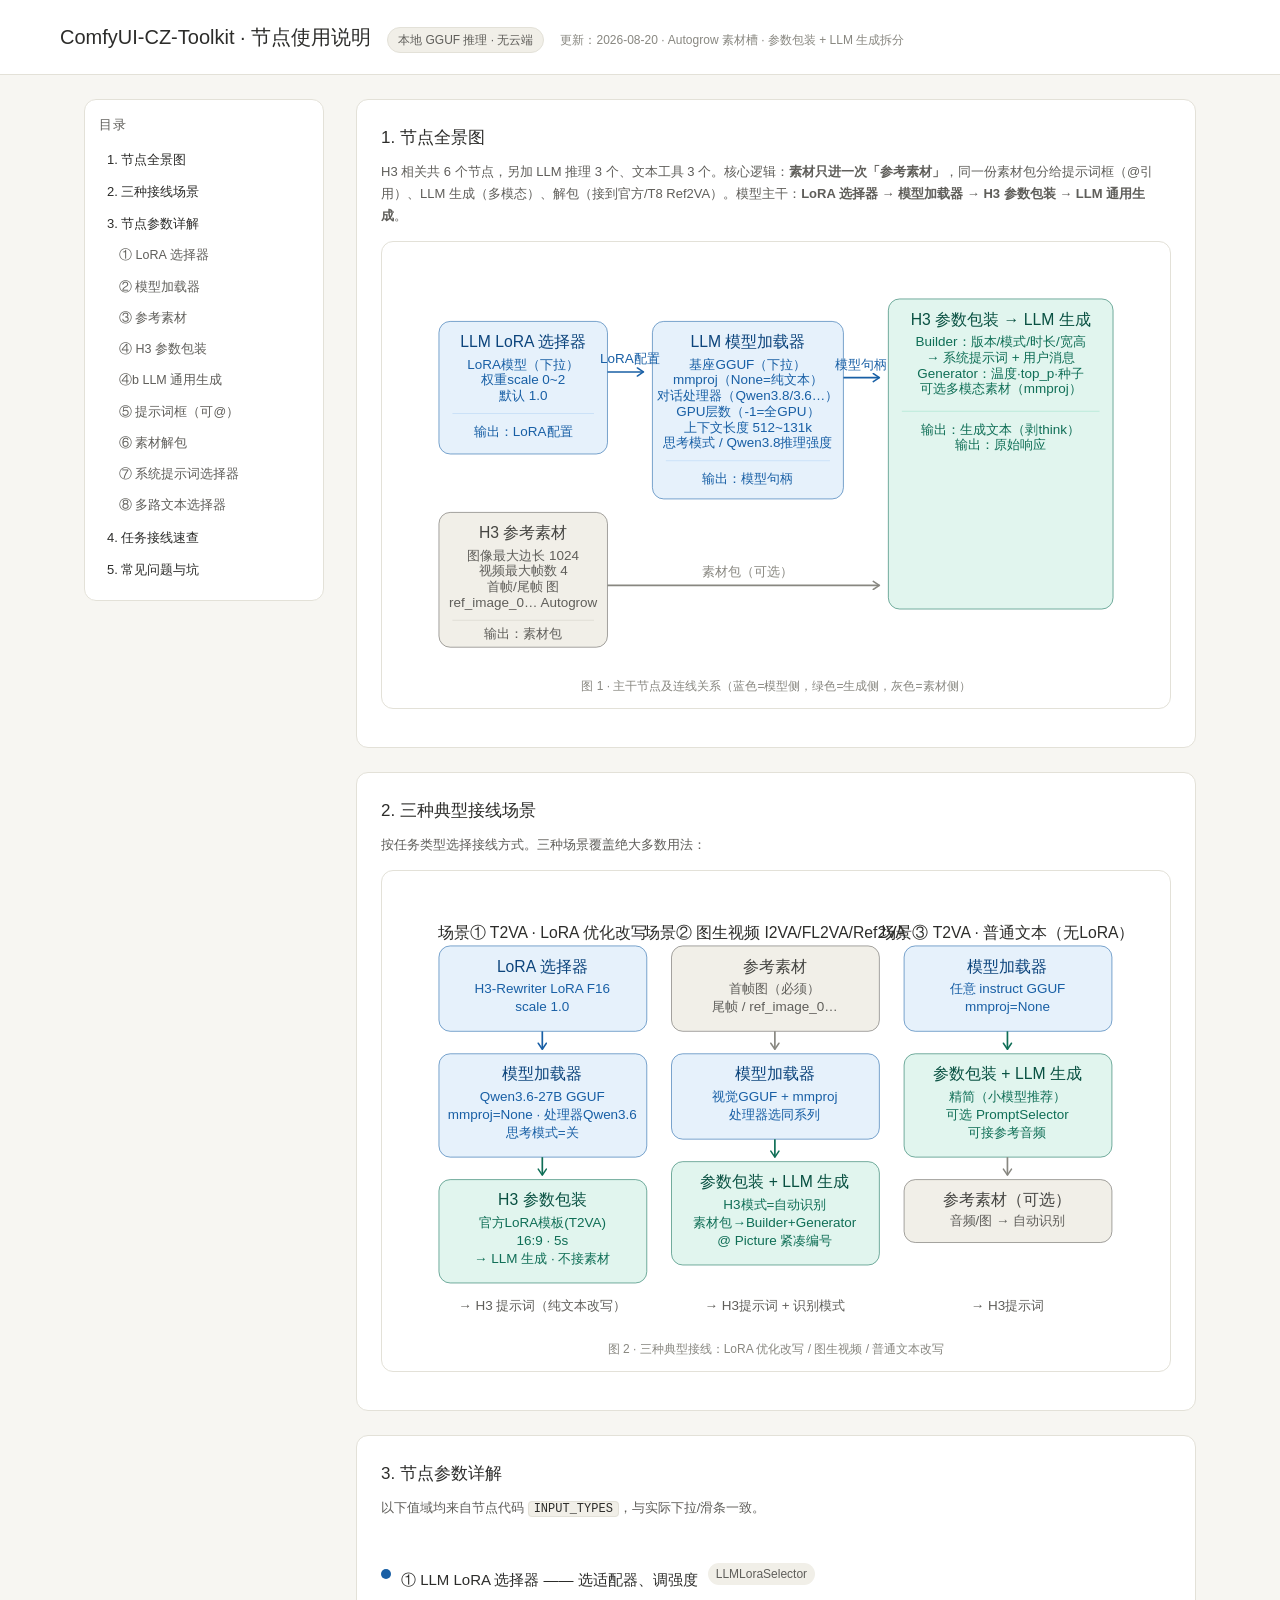
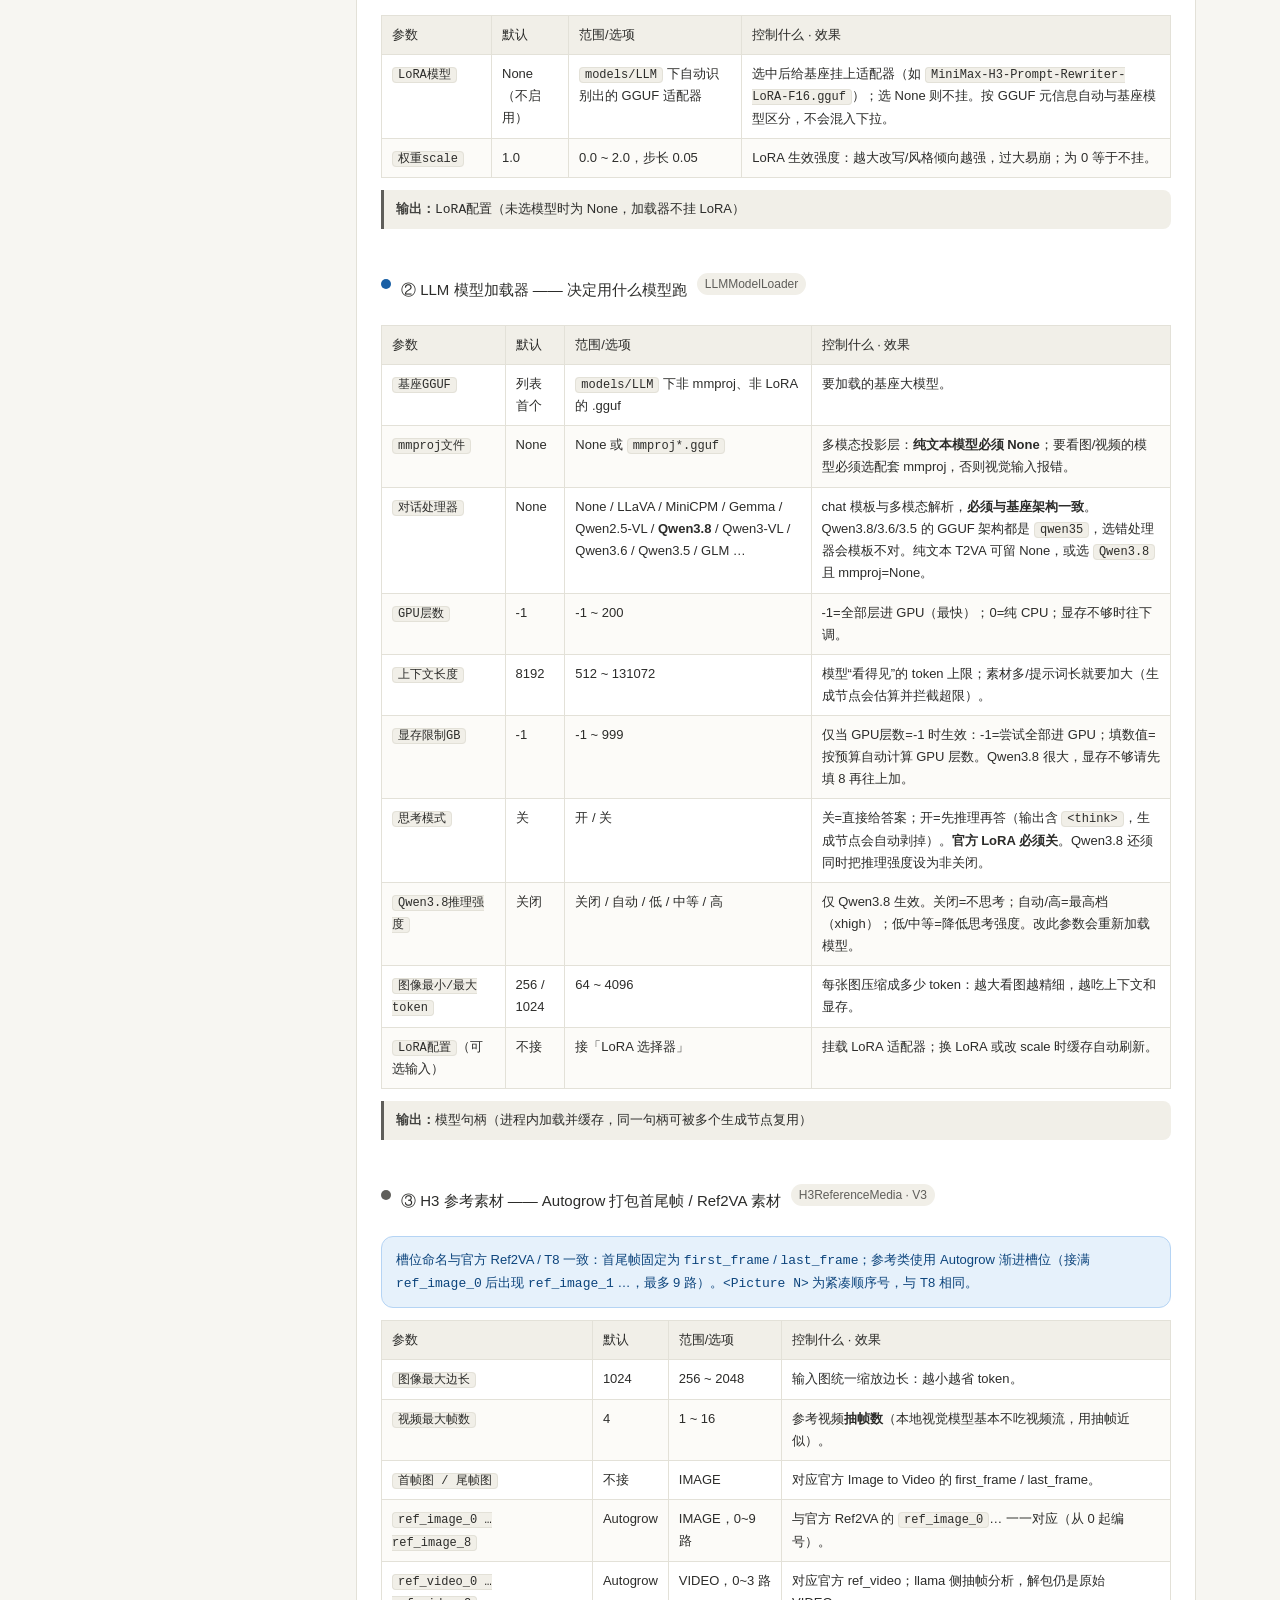
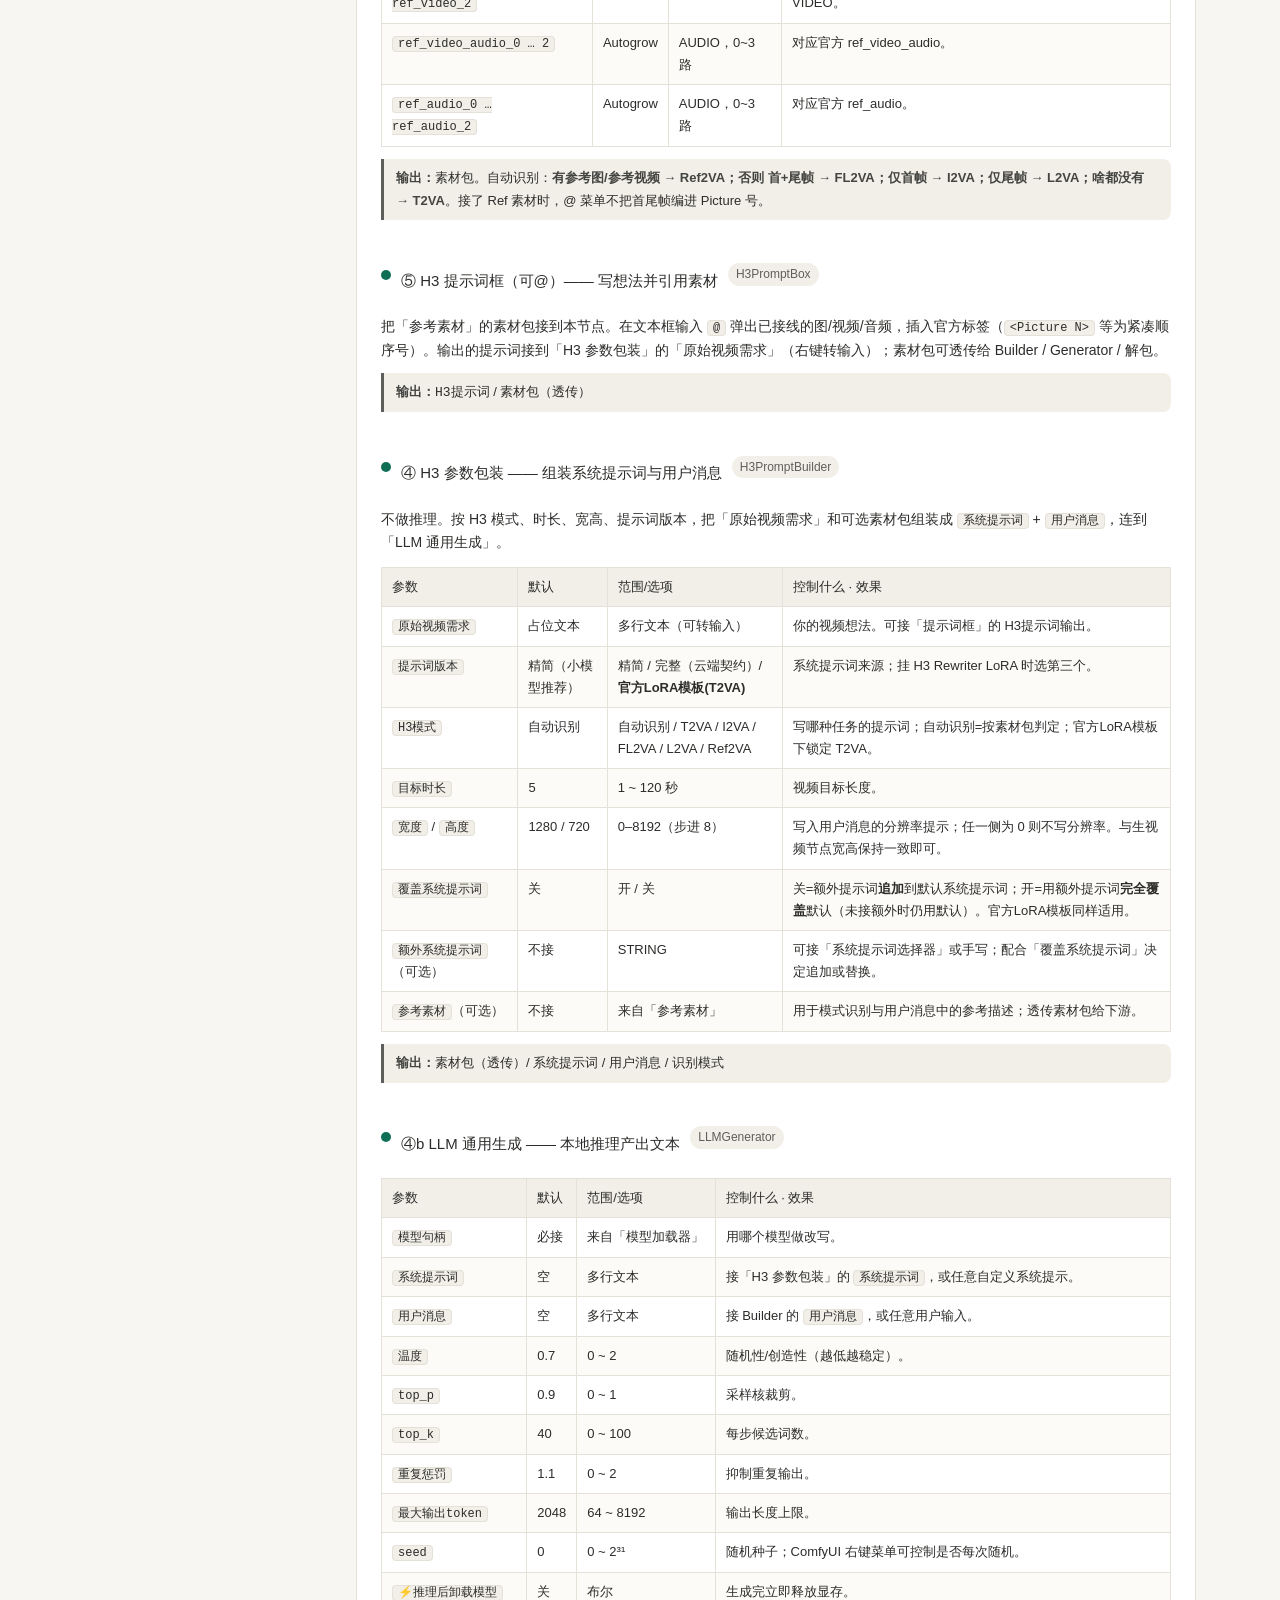
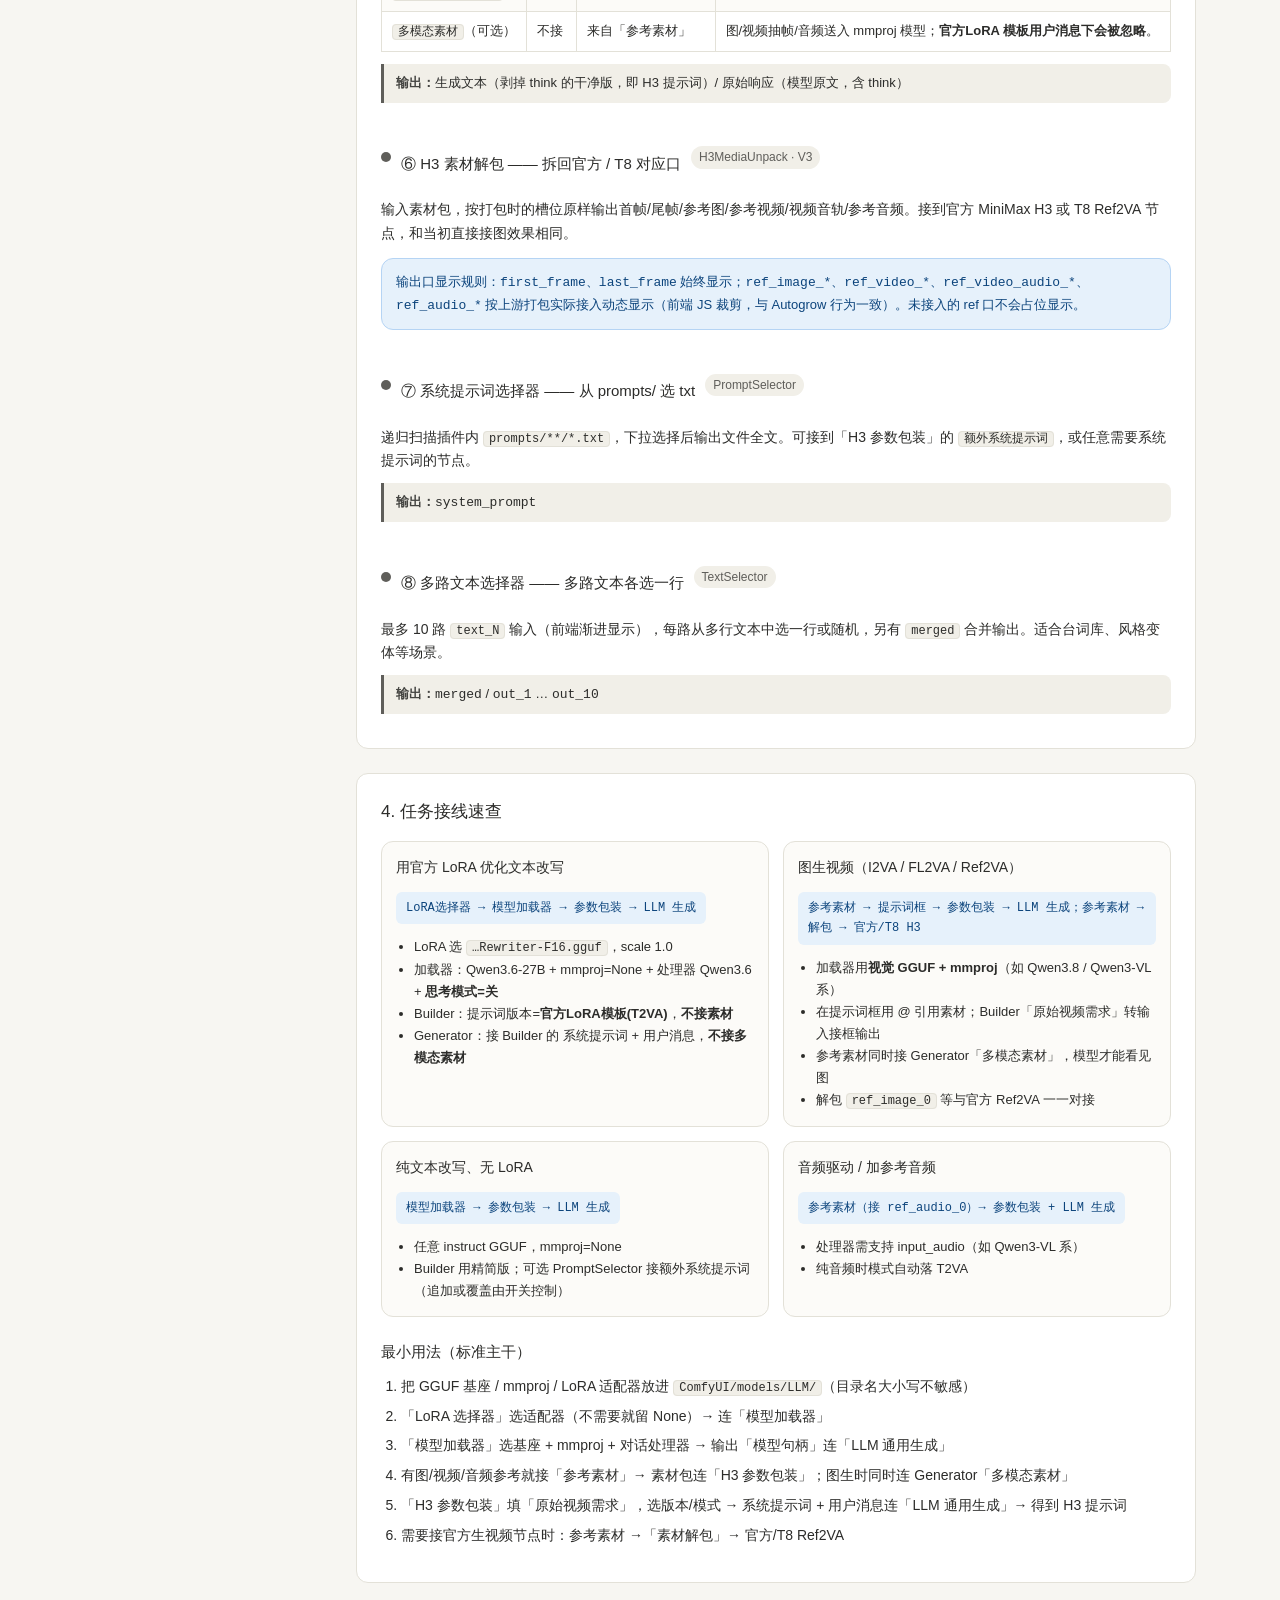
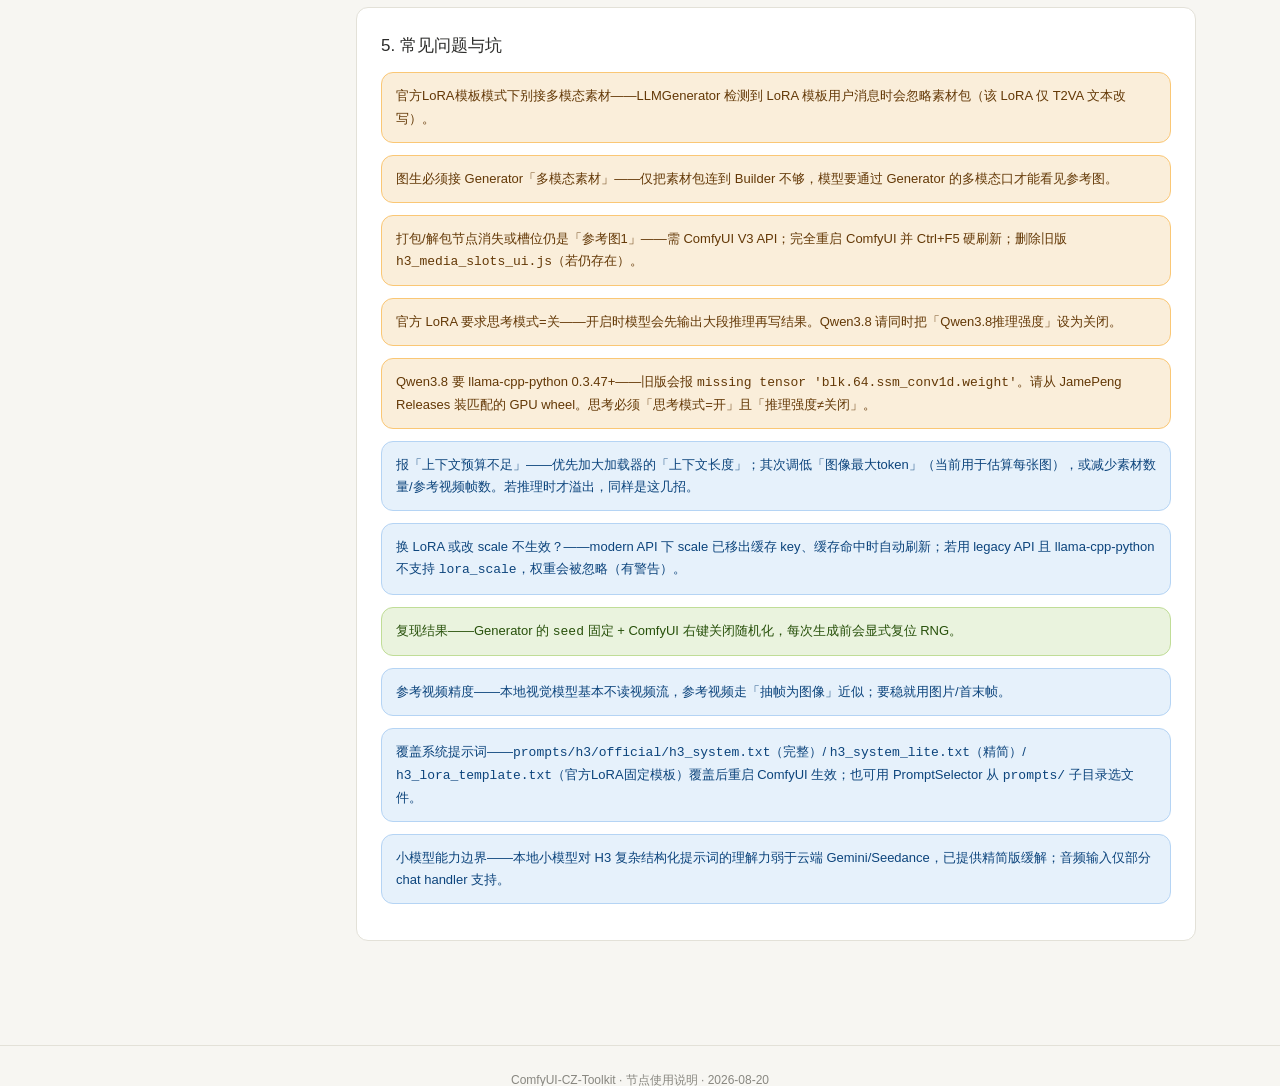
==== commit c098c4b7: "no message" ====
--- a/H3节点使用说明.html
+++ b/H3节点使用说明.html
@@ -163,7 +163,7 @@
       <text x="315" y="200" text-anchor="middle" dominant-baseline="central" font-family="var(--font-sans)" font-size="12" fill="#185FA5">输出：模型句柄</text>
       <rect x="440" y="40" width="200" height="276" rx="10" fill="#E1F5EE" stroke="#0F6E56" stroke-width="0.5"/>
       <text x="540" y="58" text-anchor="middle" dominant-baseline="central" font-family="var(--font-sans)" font-size="14" font-weight="500" fill="#085041">H3 参数包装 → LLM 生成</text>
-      <text x="540" y="78" text-anchor="middle" dominant-baseline="central" font-family="var(--font-sans)" font-size="12" fill="#0F6E56">Builder：版本/模式/时长/比例</text>
+      <text x="540" y="78" text-anchor="middle" dominant-baseline="central" font-family="var(--font-sans)" font-size="12" fill="#0F6E56">Builder：版本/模式/时长/宽高</text>
       <text x="540" y="92" text-anchor="middle" dominant-baseline="central" font-family="var(--font-sans)" font-size="12" fill="#0F6E56">→ 系统提示词 + 用户消息</text>
       <text x="540" y="106" text-anchor="middle" dominant-baseline="central" font-family="var(--font-sans)" font-size="12" fill="#0F6E56">Generator：温度·top_p·种子</text>
       <text x="540" y="120" text-anchor="middle" dominant-baseline="central" font-family="var(--font-sans)" font-size="12" fill="#0F6E56">可选多模态素材（mmproj）</text>
@@ -329,7 +329,7 @@
     <h3>④ H3 参数包装 —— 组装系统提示词与用户消息</h3>
     <span class="num">H3PromptBuilder</span>
   </div>
-  <p>不做推理。按 H3 模式、时长、比例、提示词版本，把「原始视频需求」和可选素材包组装成 <code>系统提示词</code> + <code>用户消息</code>，连到「LLM 通用生成」。</p>
+  <p>不做推理。按 H3 模式、时长、宽高、提示词版本，把「原始视频需求」和可选素材包组装成 <code>系统提示词</code> + <code>用户消息</code>，连到「LLM 通用生成」。</p>
   <table class="param">
     <thead><tr><th>参数</th><th>默认</th><th>范围/选项</th><th>控制什么 · 效果</th></tr></thead>
     <tbody>
@@ -337,8 +337,9 @@
       <tr><td><code>提示词版本</code></td><td>精简（小模型推荐）</td><td>精简 / 完整（云端契约）/ <b>官方LoRA模板(T2VA)</b></td><td>系统提示词来源；挂 H3 Rewriter LoRA 时选第三个。</td></tr>
       <tr><td><code>H3模式</code></td><td>自动识别</td><td>自动识别 / T2VA / I2VA / FL2VA / L2VA / Ref2VA</td><td>写哪种任务的提示词；自动识别=按素材包判定；官方LoRA模板下锁定 T2VA。</td></tr>
       <tr><td><code>目标时长</code></td><td>5</td><td>1 ~ 120 秒</td><td>视频目标长度。</td></tr>
-      <tr><td><code>视频比例</code></td><td>16:9</td><td>16:9 / 9:16 / 1:1 / 4:3 / 3:4</td><td>画幅。</td></tr>
-      <tr><td><code>额外系统提示词</code>（可选）</td><td>不接</td><td>STRING</td><td>可接「系统提示词选择器」或手写，追加到自动组装的系统提示词。</td></tr>
+      <tr><td><code>宽度</code> / <code>高度</code></td><td>1280 / 720</td><td>0–8192（步进 8）</td><td>写入用户消息的分辨率提示；任一侧为 0 则不写分辨率。与生视频节点宽高保持一致即可。</td></tr>
+      <tr><td><code>覆盖系统提示词</code></td><td>关</td><td>开 / 关</td><td>关=额外提示词<strong>追加</strong>到默认系统提示词；开=用额外提示词<strong>完全覆盖</strong>默认（未接额外时仍用默认）。官方LoRA模板同样适用。</td></tr>
+      <tr><td><code>额外系统提示词</code>（可选）</td><td>不接</td><td>STRING</td><td>可接「系统提示词选择器」或手写；配合「覆盖系统提示词」决定追加或替换。</td></tr>
       <tr><td><code>参考素材</code>（可选）</td><td>不接</td><td>来自「参考素材」</td><td>用于模式识别与用户消息中的参考描述；透传素材包给下游。</td></tr>
     </tbody>
   </table>
@@ -420,7 +421,7 @@
       <span class="route">模型加载器 → 参数包装 → LLM 生成</span>
       <ul>
         <li>任意 instruct GGUF，mmproj=None</li>
-        <li>Builder 用精简版；可选 PromptSelector 追加额外系统提示词</li>
+        <li>Builder 用精简版；可选 PromptSelector 接额外系统提示词（追加或覆盖由开关控制）</li>
       </ul>
     </div>
     <div class="q">
